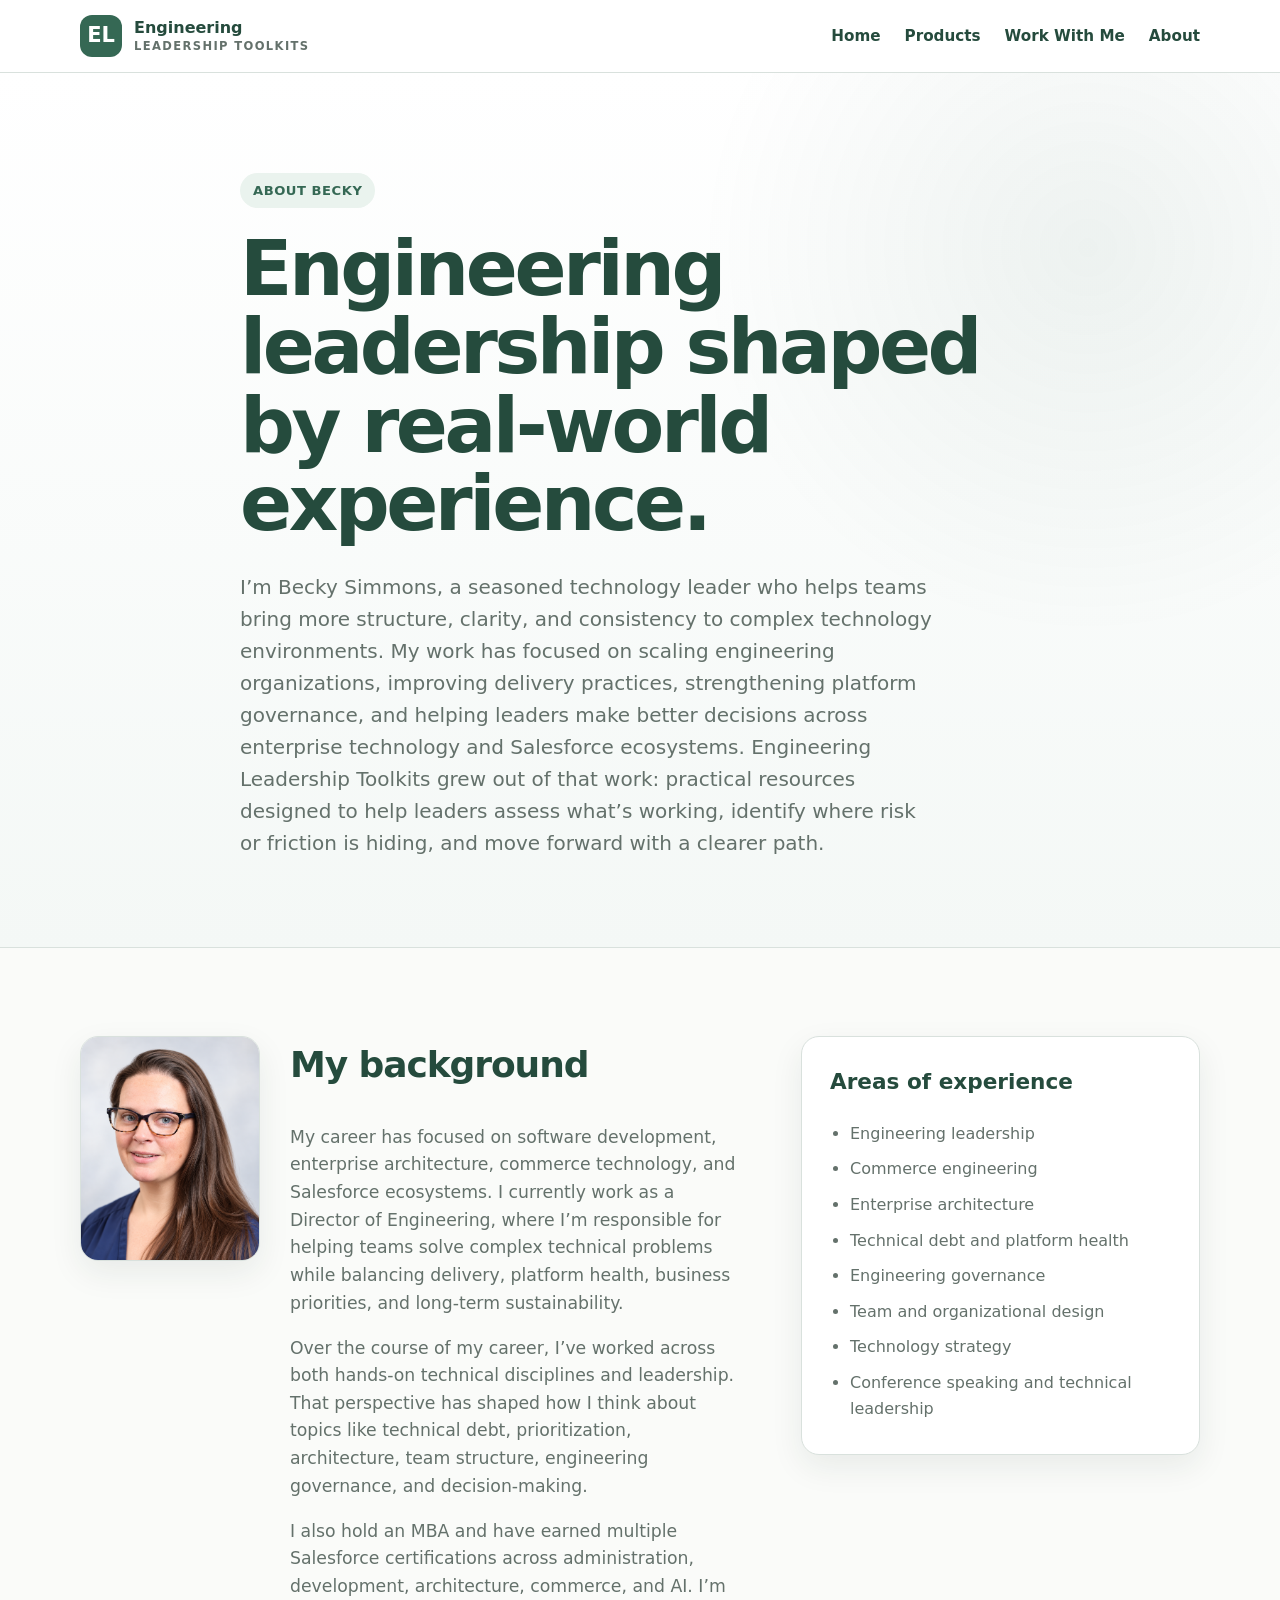
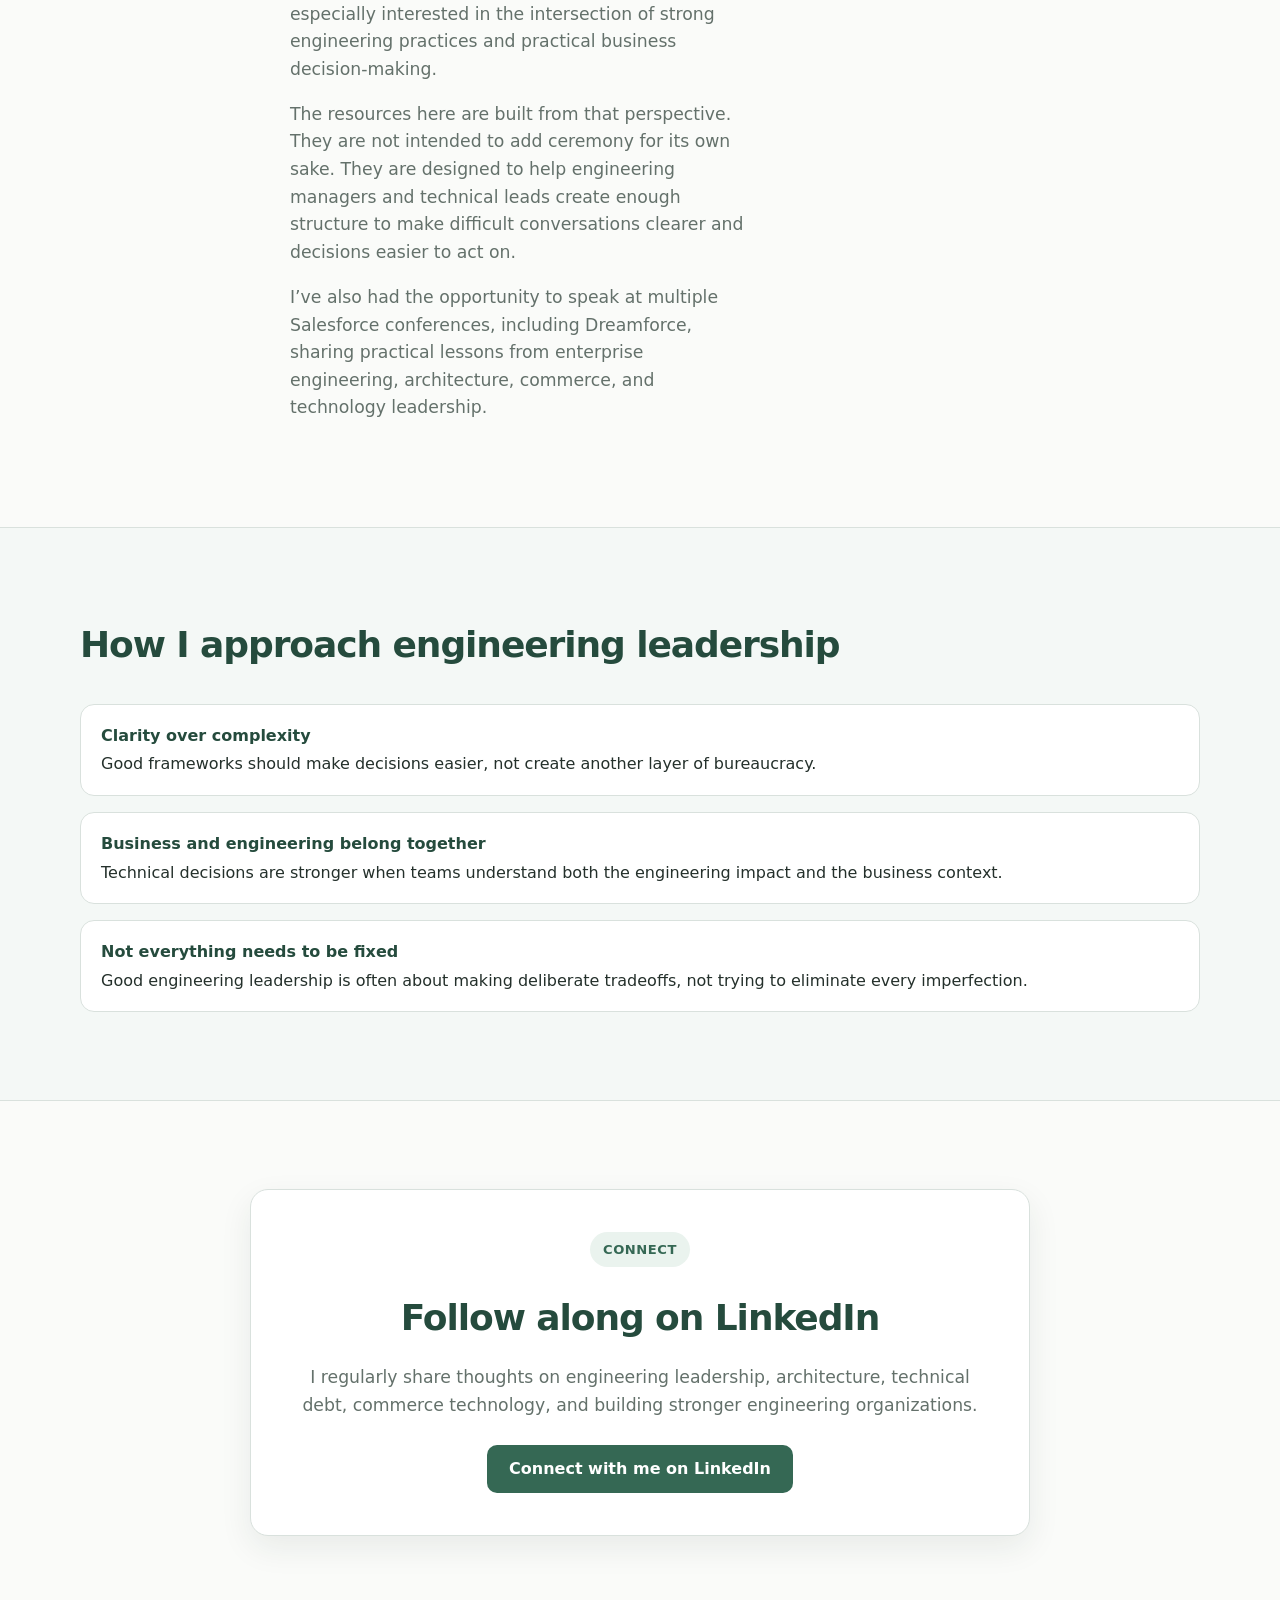
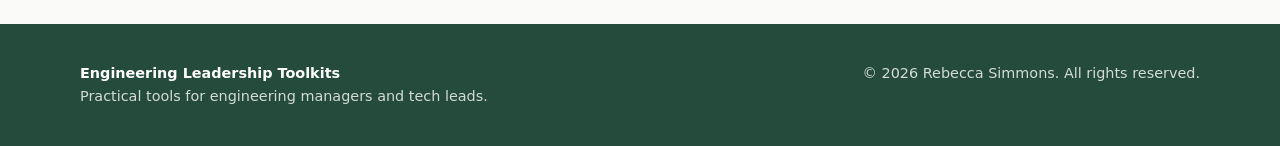
==== about.html @ 0ee67d75 "text updates" ====
<!DOCTYPE html>
<html lang="en">
<head>
  <meta charset="UTF-8" />
  <meta name="viewport" content="width=device-width, initial-scale=1.0" />
  <link rel="icon" type="image/png" sizes="32x32" href="/icon_favicon.png">
  <link rel="apple-touch-icon" href="/icon_favicon.png">
  <title>About | Engineering Leadership Toolkits</title>

  <meta
    name="description"
    content="About Becky Simmons, engineering leader and creator of Engineering Leadership Toolkits."
  />

  <link rel="icon" type="image/png" sizes="32x32" href="/favicon.png">
  <link rel="apple-touch-icon" href="/favicon.png">
  <link rel="stylesheet" href="/style.css">
</head>

<body>

  <header>
    <div class="container nav">
      <a class="brand" href="/">
        <div class="brand-icon">EL</div>
        <div class="brand-text">
          Engineering
          <span>Leadership Toolkits</span>
        </div>
      </a>

      <nav class="nav-links">
        <a href="/">Home</a>
        <a href="/#products">Products</a>
        <a href="/work-with-me.html">Work With Me</a>
        <a href="/about.html">About</a>
      </nav>
    </div>
  </header>


  <main>

    <section class="hero">
      <div class="container hero-content">
        <div class="eyebrow">About Becky</div>

        <h1>Engineering leadership shaped by real-world experience.</h1>

        <p>
          I’m Becky Simmons, a seasoned technology leader who helps teams bring more structure, clarity, and consistency to complex technology environments.

My work has focused on scaling engineering organizations, improving delivery practices, strengthening platform governance, and helping leaders make better decisions across enterprise technology and Salesforce ecosystems.

Engineering Leadership Toolkits grew out of that work: practical resources designed to help leaders assess what’s working, identify where risk or friction is hiding, and move forward with a clearer path.
        </p>
      </div>
    </section>


    <section>
      <div class="container content-grid">

        <div>
          <div class="about-intro">
            <img
              class="about-photo"
              src="/becky_simmons.png"
              alt="Becky Simmons"
            />
            <div>
              <h2>My background</h2>

          <p>
            My career has focused on software development, enterprise
            architecture, commerce technology, and Salesforce ecosystems.
            I currently work as a Director of Engineering, where I’m responsible
            for helping teams solve complex technical problems while balancing
            delivery, platform health, business priorities, and long-term
            sustainability.
          </p>

          <p>
            Over the course of my career, I’ve worked across both hands-on
            technical disciplines and leadership. That perspective
            has shaped how I think about topics like technical debt,
            prioritization, architecture, team structure, engineering
            governance, and decision-making.
          </p>

          <p>
            I also hold an MBA and have earned multiple Salesforce
            certifications across administration, development, architecture,
            commerce, and AI. I’m especially interested in the intersection of
            strong engineering practices and practical business decision-making.
          </p>

          <p>
            The resources here are built from that perspective. They are not
            intended to add ceremony for its own sake. They are designed to
            help engineering managers and technical leads create enough
            structure to make difficult conversations clearer and decisions
            easier to act on.
          </p>

              <p>
                I’ve also had the opportunity to speak at multiple Salesforce
                conferences, including Dreamforce, sharing practical lessons from
                enterprise engineering, architecture, commerce, and technology
                leadership.
              </p>
            </div>
          </div>
        </div>


        <aside class="sidebar-card">
          <h3>Areas of experience</h3>

          <ul>
            <li>Engineering leadership</li>
            <li>Commerce engineering</li>
            <li>Enterprise architecture</li>
            <li>Technical debt and platform health</li>
            <li>Engineering governance</li>
            <li>Team and organizational design</li>
            <li>Technology strategy</li>
            <li>Conference speaking and technical leadership</li>
          </ul>
        </aside>

      </div>
    </section>


    <section class="principles-section">
      <div class="container">

        <h2>How I approach engineering leadership</h2>

        <div class="principles">

          <div class="principle">
            <strong>Clarity over complexity</strong>
            Good frameworks should make decisions easier, not create another
            layer of bureaucracy.
          </div>

          <div class="principle">
            <strong>Business and engineering belong together</strong>
            Technical decisions are stronger when teams understand both the
            engineering impact and the business context.
          </div>

          <div class="principle">
            <strong>Not everything needs to be fixed</strong>
            Good engineering leadership is often about making deliberate
            tradeoffs, not trying to eliminate every imperfection.
          </div>

        </div>
      </div>
    </section>


    <section>
      <div class="container">

        <div class="linkedin-card">
          <div class="eyebrow">Connect</div>

          <h2>Follow along on LinkedIn</h2>

          <p>
            I regularly share thoughts on engineering leadership, architecture,
            technical debt, commerce technology, and building stronger
            engineering organizations.
          </p>

          <!-- REPLACE WITH YOUR LINKEDIN PROFILE URL -->
          <a
            class="button"
            href="https://www.linkedin.com/in/beckygranato/"
            target="_blank"
            rel="noopener"
          >
            Connect with me on LinkedIn
          </a>
        </div>

      </div>
    </section>

  </main>


  <footer>
    <div class="container footer-content">
      <div>
        <span class="footer-title">Engineering Leadership Toolkits</span><br />
        Practical tools for engineering managers and tech leads.
      </div>

      <div>
        &copy; 2026 Rebecca Simmons. All rights reserved.
      </div>
    </div>
  </footer>

</body>
</html>
---- style.css ----
:root {
      --green: #356854;
      --green-dark: #254b3d;
      --green-light: #eaf3ee;
      --green-soft: #f4f8f6;
      --text: #24302b;
      --muted: #64716b;
      --border: #d9e1dd;
      --white: #ffffff;
      --background: #fafbf9;
      --shadow: 0 12px 32px rgba(28, 55, 44, 0.08);
      --radius: 18px;
    }

    * {
      box-sizing: border-box;
    }

    html {
      scroll-behavior: smooth;
    }

    body {
      margin: 0;
      font-family:
        Inter,
        ui-sans-serif,
        system-ui,
        -apple-system,
        BlinkMacSystemFont,
        "Segoe UI",
        sans-serif;
      background: var(--background);
      color: var(--text);
      line-height: 1.6;
    }

    a {
      color: inherit;
    }

    .container {
      width: min(1120px, calc(100% - 40px));
      margin: 0 auto;
    }

    header {
      background: rgba(255, 255, 255, 0.96);
      border-bottom: 1px solid var(--border);
      position: sticky;
      top: 0;
      z-index: 10;
    }

    .nav {
      min-height: 72px;
      display: flex;
      align-items: center;
      justify-content: space-between;
      gap: 24px;
    }

    .brand {
      display: flex;
      align-items: center;
      gap: 12px;
      text-decoration: none;
      font-weight: 700;
      color: var(--green-dark);
    }

    .brand-icon {
      width: 42px;
      height: 42px;
      border-radius: 12px;
      display: grid;
      place-items: center;
      background: var(--green);
      color: white;
      font-size: 21px;
      font-weight: 800;
    }

    .brand-text {
      line-height: 1.15;
    }

    .brand-text span {
      display: block;
      font-size: 0.72rem;
      letter-spacing: 0.12em;
      text-transform: uppercase;
      color: var(--muted);
      margin-top: 3px;
      font-weight: 600;
    }

    .nav-links {
      display: flex;
      gap: 24px;
      align-items: center;
    }

    .nav-links a {
      text-decoration: none;
      color: var(--green-dark);
      font-weight: 600;
      font-size: 0.95rem;
    }

    .hero {
      padding: 100px 0 88px;
      background:
        radial-gradient(circle at 85% 20%, rgba(53, 104, 84, 0.08), transparent 30%),
        linear-gradient(180deg, #ffffff 0%, #f4f8f6 100%);
      border-bottom: 1px solid var(--border);
    }

    .hero-content {
      max-width: 800px;
    }

    .eyebrow {
      display: inline-block;
      color: var(--green);
      background: var(--green-light);
      border-radius: 999px;
      padding: 7px 13px;
      font-size: 0.82rem;
      font-weight: 700;
      letter-spacing: 0.04em;
      text-transform: uppercase;
      margin-bottom: 22px;
    }

    h1 {
      margin: 0;
      font-size: clamp(2.7rem, 6vw, 5rem);
      line-height: 1.02;
      letter-spacing: -0.045em;
      color: var(--green-dark);
      max-width: 900px;
    }

    .hero p {
      margin: 28px 0 0;
      max-width: 700px;
      font-size: 1.25rem;
      color: var(--muted);
    }

    .hero-actions {
      margin-top: 34px;
      display: flex;
      flex-wrap: wrap;
      gap: 14px;
    }

    .button {
      display: inline-flex;
      align-items: center;
      justify-content: center;
      min-height: 48px;
      padding: 0 22px;
      border-radius: 10px;
      text-decoration: none;
      font-weight: 700;
      transition: 0.2s ease;
    }

    .button-primary {
      background: var(--green);
      color: white;
    }

    .button-primary:hover {
      background: var(--green-dark);
      transform: translateY(-1px);
    }

    .button-secondary {
      background: white;
      color: var(--green);
      border: 1px solid var(--border);
    }

    .button-secondary:hover {
      border-color: var(--green);
      transform: translateY(-1px);
    }

    section {
      padding: 88px 0;
    }

    .section-heading {
      max-width: 700px;
      margin-bottom: 42px;
    }

    .section-heading h2 {
      margin: 0 0 12px;
      font-size: clamp(2rem, 4vw, 3rem);
      line-height: 1.1;
      letter-spacing: -0.035em;
      color: var(--green-dark);
    }

    .section-heading p {
      margin: 0;
      color: var(--muted);
      font-size: 1.08rem;
    }

    .products {
      display: grid;
      grid-template-columns: repeat(3, 1fr);
      gap: 28px;
    }

    .product-card {
      background: white;
      border: 1px solid var(--border);
      border-radius: var(--radius);
      padding: 34px;
      box-shadow: var(--shadow);
      display: flex;
      flex-direction: column;
    }

    .product-card.featured {
      border-top: 5px solid var(--green);
    }

    .product-label {
      font-size: 0.78rem;
      letter-spacing: 0.09em;
      text-transform: uppercase;
      font-weight: 800;
      color: var(--green);
      margin-bottom: 14px;
    }

    .product-card h3 {
      margin: 0;
      font-size: 1.65rem;
      line-height: 1.2;
      color: var(--green-dark);
    }

    .price {
      margin-top: 12px;
      font-size: 1.4rem;
      font-weight: 800;
      color: var(--text);
    }

    .product-card p {
      color: var(--muted);
    }

    .features {
      list-style: none;
      padding: 0;
      margin: 18px 0 30px;
    }

    .features li {
      padding: 8px 0;
      border-bottom: 1px solid #edf1ef;
    }

    .features li::before {
      content: "✓";
      color: var(--green);
      font-weight: 800;
      margin-right: 10px;
    }

    .product-card .button {
      margin-top: auto;
      align-self: flex-start;
    }

    .about {
      background: var(--green-soft);
      border-top: 1px solid var(--border);
      border-bottom: 1px solid var(--border);
    }

    .about-grid {
      display: grid;
      grid-template-columns: 0.85fr 1.15fr;
      gap: 60px;
      align-items: start;
    }

    .about h2,
    .support h2 {
      margin-top: 0;
      font-size: 2.25rem;
      letter-spacing: -0.03em;
      color: var(--green-dark);
    }

    .about p,
    .support p {
      color: var(--muted);
      font-size: 1.08rem;
    }

    .principles {
      display: grid;
      gap: 16px;
    }

    .principle {
      background: white;
      border: 1px solid var(--border);
      border-radius: 14px;
      padding: 18px 20px;
    }

    .principle strong {
      display: block;
      color: var(--green-dark);
      margin-bottom: 3px;
    }

    .work-with-me {
      background: white;
      border-top: 1px solid var(--border);
    }

    .work-with-me-card {
      background: var(--green-soft);
      border: 1px solid var(--border);
      border-radius: var(--radius);
      padding: 42px;
      box-shadow: var(--shadow);
      display: grid;
      grid-template-columns: 1.2fr auto;
      gap: 32px;
      align-items: center;
    }

    .work-with-me-card h2 {
      margin: 0 0 10px;
      font-size: clamp(2rem, 4vw, 2.8rem);
      line-height: 1.1;
      letter-spacing: -0.035em;
      color: var(--green-dark);
    }

    .work-with-me-card p {
      margin: 0;
      max-width: 720px;
      color: var(--muted);
      font-size: 1.08rem;
    }

    .work-with-me-actions {
      display: flex;
      align-items: center;
      justify-content: flex-end;
    }

    .support-card {
      max-width: 780px;
      margin: 0 auto;
      background: white;
      border: 1px solid var(--border);
      border-radius: var(--radius);
      padding: 42px;
      box-shadow: var(--shadow);
      text-align: center;
    }

    .support-email {
      display: inline-block;
      margin-top: 12px;
      color: var(--green);
      font-weight: 750;
      font-size: 1.08rem;
    }

    footer {
      background: var(--green-dark);
      color: rgba(255, 255, 255, 0.8);
      padding: 38px 0;
      font-size: 0.9rem;
    }

    .footer-content {
      display: flex;
      justify-content: space-between;
      gap: 24px;
      flex-wrap: wrap;
    }

    .footer-title {
      color: white;
      font-weight: 700;
    }

    @media (max-width: 800px) {
      .hero {
        padding: 72px 0 64px;
      }

      .products,
      .about-grid,
      .work-with-me-card {
        grid-template-columns: 1fr;
      }

      .about-grid {
        gap: 32px;
      }

      section {
        padding: 64px 0;
      }

      .nav-link {
        display: none;
      }

      .product-card,
      .work-with-me-card,
      .support-card {
        padding: 26px;
      }

      .work-with-me-actions {
        justify-content: flex-start;
      }
    }
/* =========================================================
   Shared secondary-page styles
   About + Work With Me
   ========================================================= */

/* Generic secondary-page content */
.content-grid {
  display: grid;
  grid-template-columns: 1.25fr 0.75fr;
  gap: 56px;
  align-items: start;
}

.content-grid h2,
.principles-section h2,
.fit h2,
.cta-card h2 {
  margin-top: 0;
  color: var(--green-dark);
  letter-spacing: -0.03em;
}

.content-grid h2,
.principles-section h2,
.fit h2 {
  font-size: 2.25rem;
}

.content-grid p,
.fit p,
.cta-card p,
.linkedin-card p {
  color: var(--muted);
  font-size: 1.08rem;
}

.sidebar-card {
  background: white;
  border: 1px solid var(--border);
  border-radius: var(--radius);
  padding: 28px;
  box-shadow: var(--shadow);
}

.sidebar-card h3 {
  margin: 0 0 16px;
  color: var(--green-dark);
  font-size: 1.35rem;
}

.sidebar-card ul {
  margin: 0;
  padding-left: 20px;
  color: var(--muted);
}

.sidebar-card li {
  padding: 5px 0;
}

/* About page */
.principles-section {
  background: var(--green-soft);
  border-top: 1px solid var(--border);
  border-bottom: 1px solid var(--border);
}

.linkedin-card {
  max-width: 780px;
  margin: 0 auto;
  background: white;
  border: 1px solid var(--border);
  border-radius: var(--radius);
  padding: 42px;
  box-shadow: var(--shadow);
  text-align: center;
}

.linkedin-card h2 {
  margin: 0 0 10px;
  font-size: 2.25rem;
  color: var(--green-dark);
  letter-spacing: -0.03em;
}

.linkedin-card .button {
  margin-top: 8px;
  background: var(--green);
  color: white;
}

.linkedin-card .button:hover {
  background: var(--green-dark);
  transform: translateY(-1px);
}

/* Work With Me page */
.offers {
  display: grid;
  grid-template-columns: repeat(2, 1fr);
  gap: 28px;
}

.offer-card {
  background: white;
  border: 1px solid var(--border);
  border-radius: var(--radius);
  padding: 34px;
  box-shadow: var(--shadow);
  display: flex;
  flex-direction: column;
}

.offer-card:first-child {
  border-top: 5px solid var(--green);
}

.offer-label {
  font-size: 0.78rem;
  letter-spacing: 0.09em;
  text-transform: uppercase;
  font-weight: 800;
  color: var(--green);
  margin-bottom: 14px;
}

.offer-card h3 {
  margin: 0;
  font-size: 1.7rem;
  line-height: 1.2;
  color: var(--green-dark);
}

.offer-meta {
  margin-top: 12px;
  font-size: 1rem;
  font-weight: 800;
  color: var(--text);
}

.offer-card p {
  color: var(--muted);
}

.offer-card .button {
  margin-top: auto;
  align-self: flex-start;
}

.fit {
  background: var(--green-soft);
  border-top: 1px solid var(--border);
  border-bottom: 1px solid var(--border);
}

.fit-grid {
  display: grid;
  grid-template-columns: 0.9fr 1.1fr;
  gap: 56px;
  align-items: start;
}

.cta-card {
  max-width: 820px;
  margin: 0 auto;
  background: white;
  border: 1px solid var(--border);
  border-radius: var(--radius);
  padding: 44px;
  box-shadow: var(--shadow);
  text-align: center;
}

.cta-card h2 {
  margin-bottom: 12px;
  font-size: 2.2rem;
}

.cta-card p {
  margin: 0 auto 24px;
  max-width: 650px;
}

/* Slightly wider hero copy on secondary pages */
main .hero .container:not(.hero-content) {
  max-width: 1120px;
}

main .hero .container:not(.hero-content) > p {
  max-width: 760px;
}

/* Responsive secondary-page behavior */
@media (max-width: 800px) {
  .content-grid,
  .offers,
  .fit-grid {
    grid-template-columns: 1fr;
  }

  .content-grid,
  .fit-grid {
    gap: 32px;
  }

  .offer-card,
  .sidebar-card,
  .linkedin-card,
  .cta-card {
    padding: 26px;
  }
}

@media (max-width: 620px) {
  .nav {
    align-items: flex-start;
    padding: 14px 0;
  }

  .nav-links {
    gap: 12px;
    flex-wrap: wrap;
    justify-content: flex-end;
  }

  .nav-links a {
    font-size: 0.86rem;
  }

  .brand {
    flex-shrink: 0;
  }
}


/* About portrait */
.about-intro {
  display: grid;
  grid-template-columns: 180px 1fr;
  gap: 30px;
  align-items: start;
}

.about-photo {
  width: 180px;
  aspect-ratio: 4 / 5;
  object-fit: cover;
  border-radius: var(--radius);
  border: 1px solid var(--border);
  box-shadow: var(--shadow);
}

/* Three Work With Me offerings */
.offers {
  grid-template-columns: repeat(3, 1fr);
}

@media (max-width: 950px) {
  .offers {
    grid-template-columns: 1fr;
  }
}

@media (max-width: 620px) {
  .about-intro {
    grid-template-columns: 1fr;
  }

  .about-photo {
    width: min(220px, 70vw);
  }
}
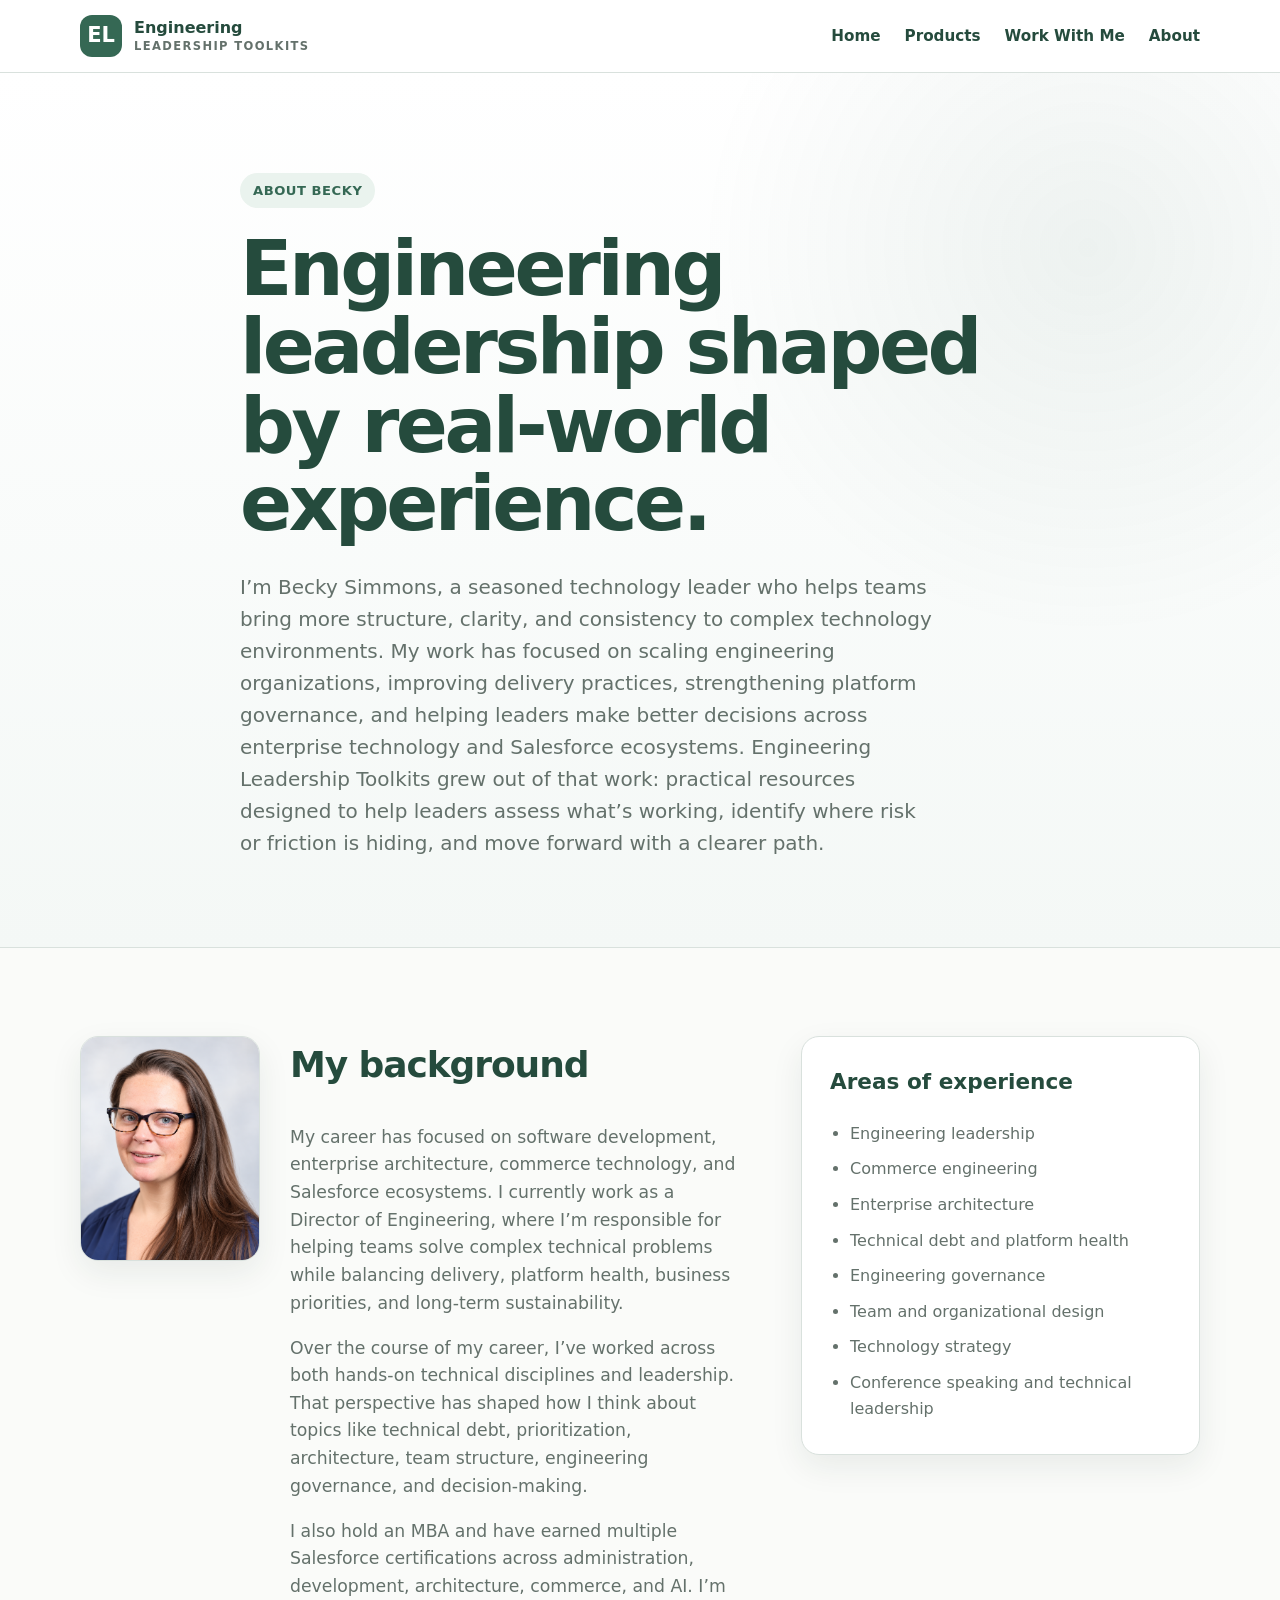
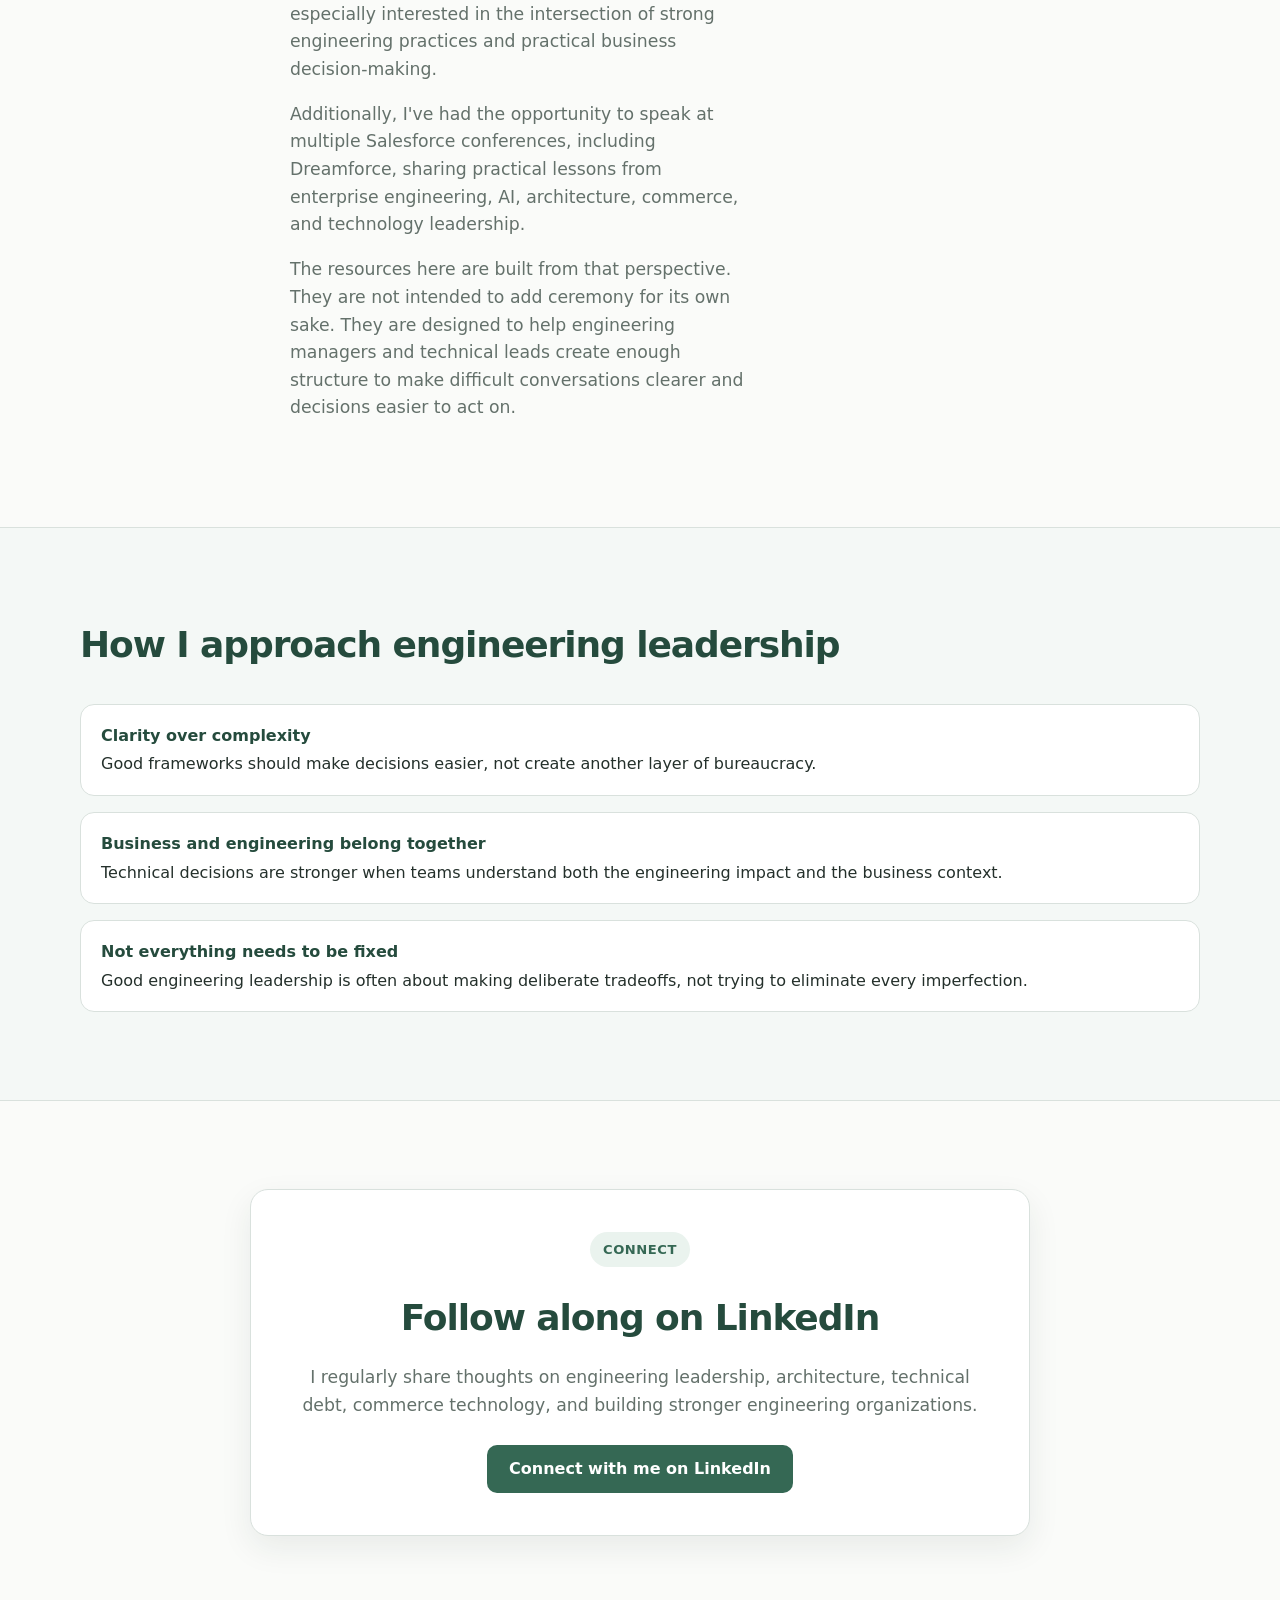
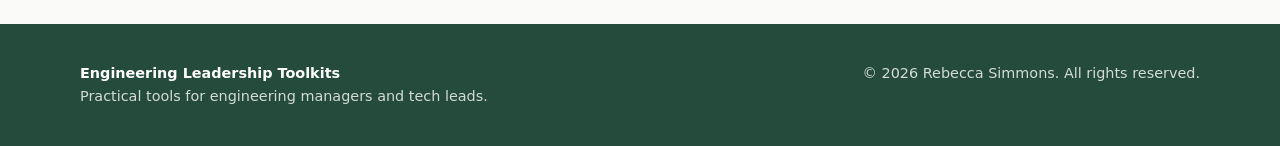
==== commit 3065462c: "text update" ====
--- a/about.html
+++ b/about.html
@@ -94,7 +94,12 @@
             commerce, and AI. I’m especially interested in the intersection of
             strong engineering practices and practical business decision-making.
           </p>
-
+          <p>
+            Additionally, I've had the opportunity to speak at multiple Salesforce
+            conferences, including Dreamforce, sharing practical lessons from
+            enterprise engineering, AI, architecture, commerce, and technology
+            leadership.
+          </p>
           <p>
             The resources here are built from that perspective. They are not
             intended to add ceremony for its own sake. They are designed to
@@ -103,12 +108,7 @@
             easier to act on.
           </p>
 
-              <p>
-                I’ve also had the opportunity to speak at multiple Salesforce
-                conferences, including Dreamforce, sharing practical lessons from
-                enterprise engineering, architecture, commerce, and technology
-                leadership.
-              </p>
+              
             </div>
           </div>
         </div>
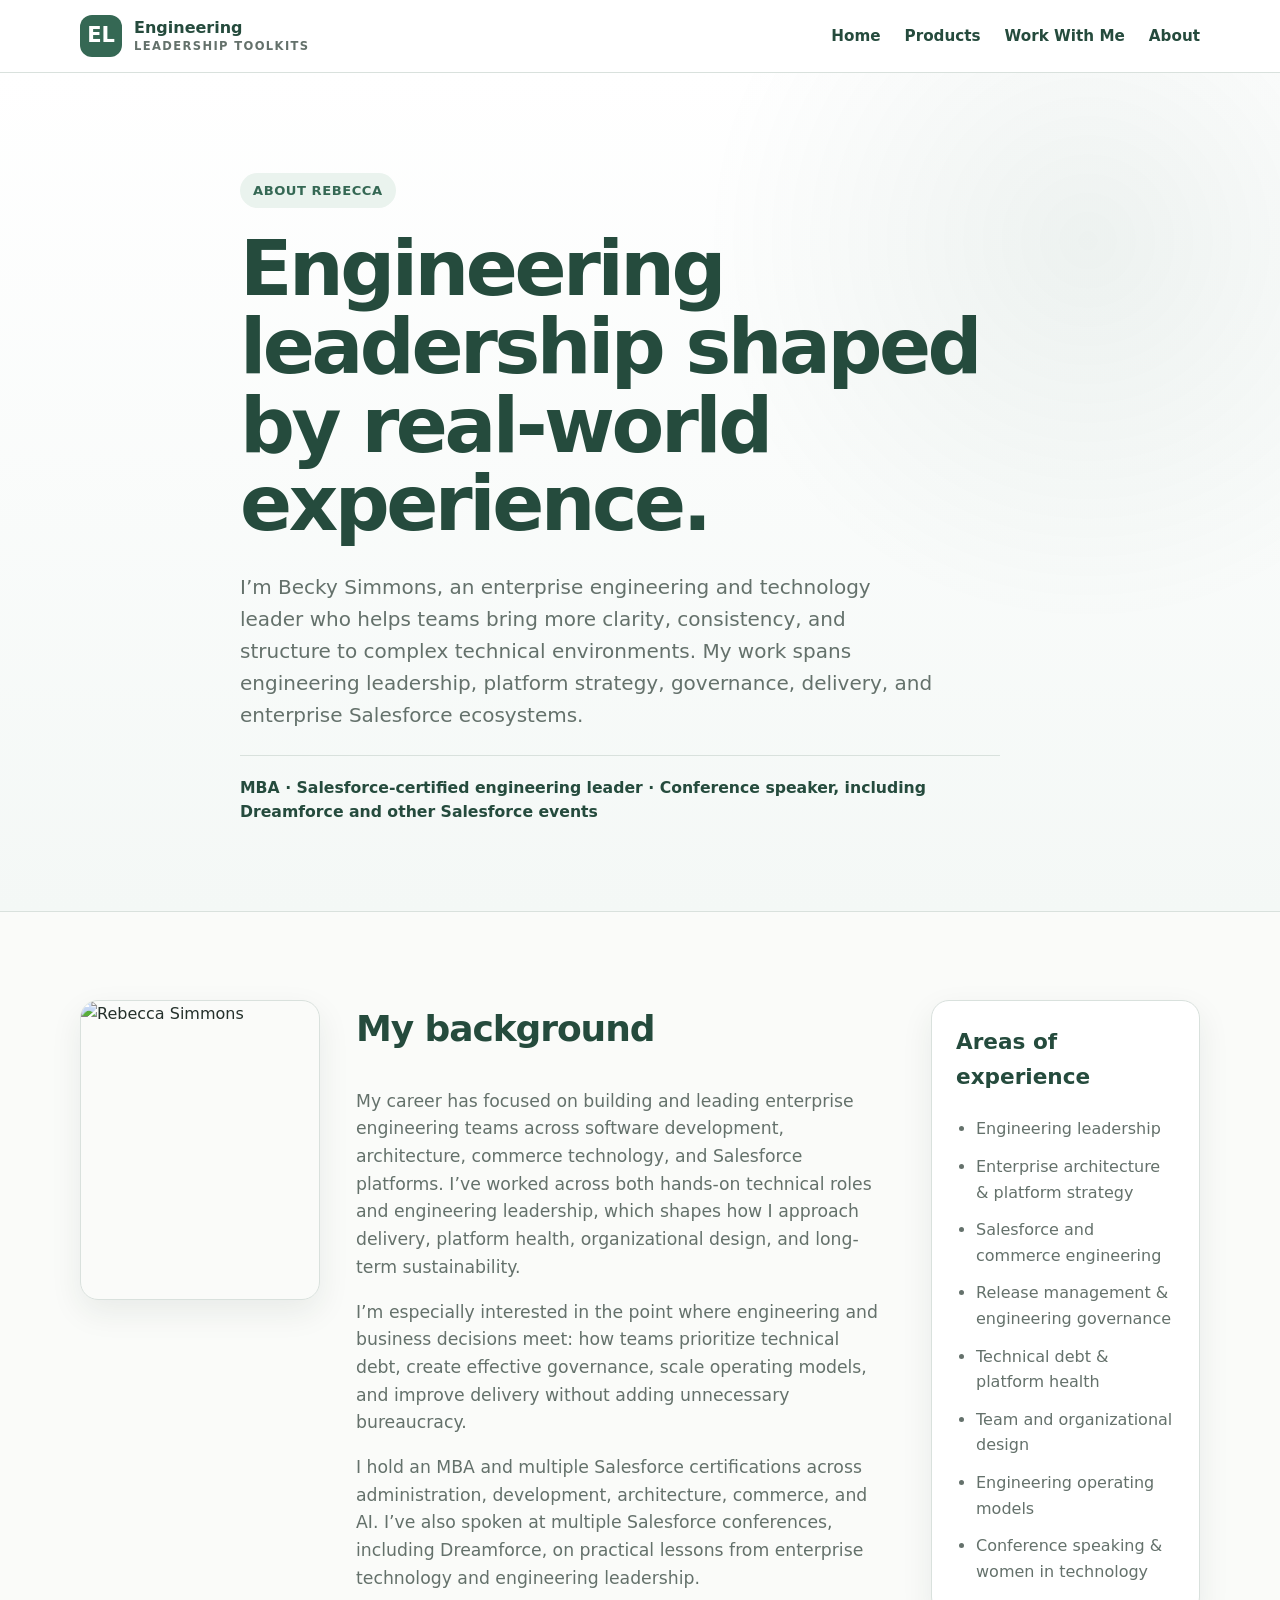
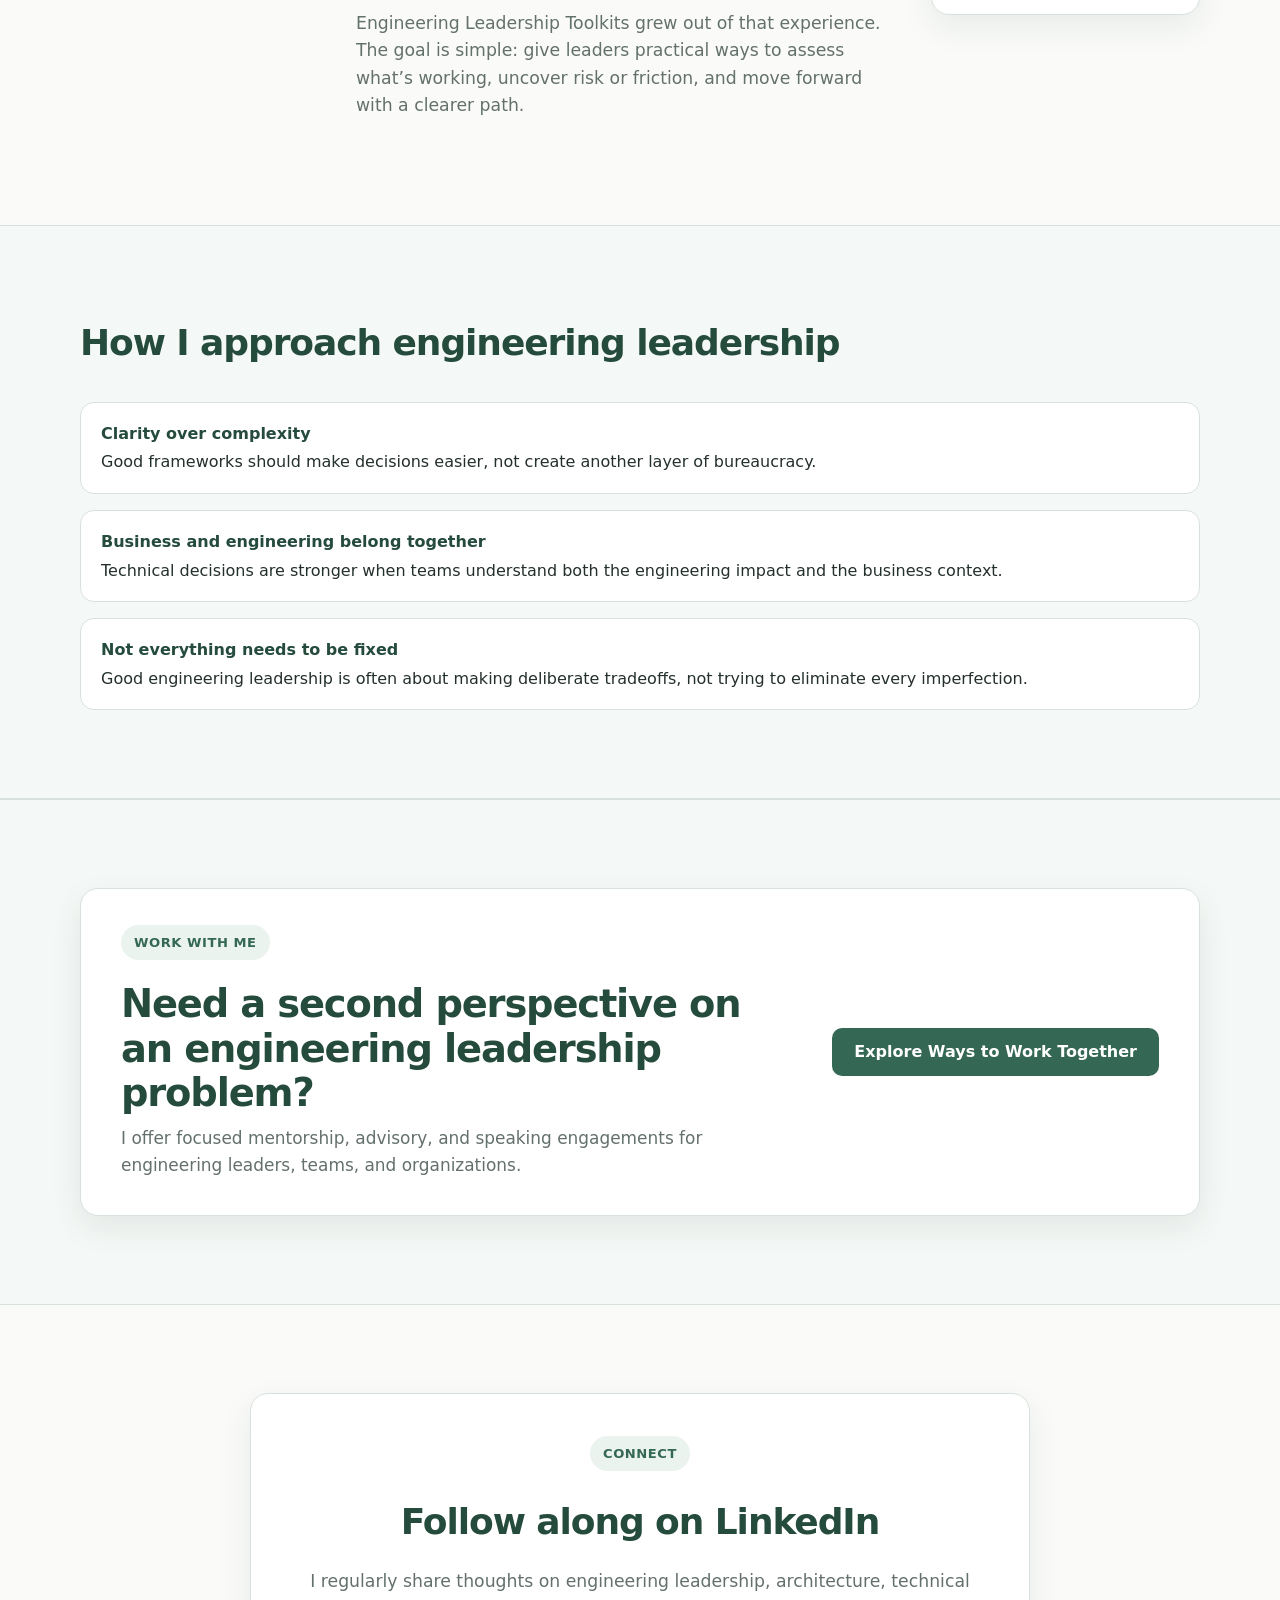
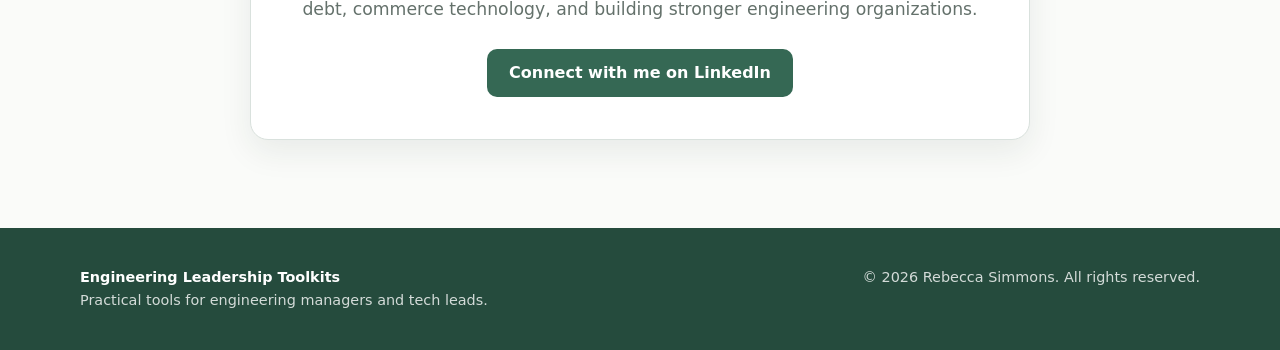
==== commit a4a05ebe: "text tweaks again" ====
--- a/about.html
+++ b/about.html
@@ -9,11 +9,9 @@
 
   <meta
     name="description"
-    content="About Becky Simmons, engineering leader and creator of Engineering Leadership Toolkits."
+    content="About Rebecca Simmons, engineering leader and creator of Engineering Leadership Toolkits."
   />
 
-  <link rel="icon" type="image/png" sizes="32x32" href="/favicon.png">
-  <link rel="apple-touch-icon" href="/favicon.png">
   <link rel="stylesheet" href="/style.css">
 </head>
 
@@ -43,17 +41,21 @@
 
     <section class="hero">
       <div class="container hero-content">
-        <div class="eyebrow">About Becky</div>
+        <div class="eyebrow">About Rebecca</div>
 
         <h1>Engineering leadership shaped by real-world experience.</h1>
 
         <p>
-          I’m Becky Simmons, a seasoned technology leader who helps teams bring more structure, clarity, and consistency to complex technology environments.
-
-My work has focused on scaling engineering organizations, improving delivery practices, strengthening platform governance, and helping leaders make better decisions across enterprise technology and Salesforce ecosystems.
-
-Engineering Leadership Toolkits grew out of that work: practical resources designed to help leaders assess what’s working, identify where risk or friction is hiding, and move forward with a clearer path.
+          I’m Becky Simmons, an enterprise engineering and technology leader who
+          helps teams bring more clarity, consistency, and structure to complex
+          technical environments. My work spans engineering leadership, platform
+          strategy, governance, delivery, and enterprise Salesforce ecosystems.
         </p>
+
+        <div class="credibility-line">
+          MBA · Salesforce-certified engineering leader · Conference speaker,
+          including Dreamforce and other Salesforce events
+        </div>
       </div>
     </section>
 
@@ -65,50 +67,39 @@
           <div class="about-intro">
             <img
               class="about-photo"
-              src="/becky_simmons.png"
-              alt="Becky Simmons"
+              src="/rebecca-simmons.jpg"
+              alt="Rebecca Simmons"
             />
             <div>
               <h2>My background</h2>
 
-          <p>
-            My career has focused on software development, enterprise
-            architecture, commerce technology, and Salesforce ecosystems.
-            I currently work as a Director of Engineering, where I’m responsible
-            for helping teams solve complex technical problems while balancing
-            delivery, platform health, business priorities, and long-term
-            sustainability.
-          </p>
-
-          <p>
-            Over the course of my career, I’ve worked across both hands-on
-            technical disciplines and leadership. That perspective
-            has shaped how I think about topics like technical debt,
-            prioritization, architecture, team structure, engineering
-            governance, and decision-making.
-          </p>
-
-          <p>
-            I also hold an MBA and have earned multiple Salesforce
-            certifications across administration, development, architecture,
-            commerce, and AI. I’m especially interested in the intersection of
-            strong engineering practices and practical business decision-making.
-          </p>
-          <p>
-            Additionally, I've had the opportunity to speak at multiple Salesforce
-            conferences, including Dreamforce, sharing practical lessons from
-            enterprise engineering, AI, architecture, commerce, and technology
-            leadership.
-          </p>
-          <p>
-            The resources here are built from that perspective. They are not
-            intended to add ceremony for its own sake. They are designed to
-            help engineering managers and technical leads create enough
-            structure to make difficult conversations clearer and decisions
-            easier to act on.
-          </p>
-
-              
+              <p>
+                My career has focused on building and leading enterprise engineering
+                teams across software development, architecture, commerce technology,
+                and Salesforce platforms. I’ve worked across both hands-on technical
+                roles and engineering leadership, which shapes how I approach delivery,
+                platform health, organizational design, and long-term sustainability.
+              </p>
+
+              <p>
+                I’m especially interested in the point where engineering and business
+                decisions meet: how teams prioritize technical debt, create effective
+                governance, scale operating models, and improve delivery without adding
+                unnecessary bureaucracy.
+              </p>
+
+              <p>
+                I hold an MBA and multiple Salesforce certifications across
+                administration, development, architecture, commerce, and AI. I’ve also
+                spoken at multiple Salesforce conferences, including Dreamforce, on
+                practical lessons from enterprise technology and engineering leadership.
+              </p>
+
+              <p>
+                Engineering Leadership Toolkits grew out of that experience. The goal is
+                simple: give leaders practical ways to assess what’s working, uncover
+                risk or friction, and move forward with a clearer path.
+              </p>
             </div>
           </div>
         </div>
@@ -119,13 +110,13 @@
 
           <ul>
             <li>Engineering leadership</li>
-            <li>Commerce engineering</li>
-            <li>Enterprise architecture</li>
-            <li>Technical debt and platform health</li>
-            <li>Engineering governance</li>
+            <li>Enterprise architecture & platform strategy</li>
+            <li>Salesforce and commerce engineering</li>
+            <li>Release management & engineering governance</li>
+            <li>Technical debt & platform health</li>
             <li>Team and organizational design</li>
-            <li>Technology strategy</li>
-            <li>Conference speaking and technical leadership</li>
+            <li>Engineering operating models</li>
+            <li>Conference speaking & women in technology</li>
           </ul>
         </aside>
 
@@ -158,6 +149,25 @@
             tradeoffs, not trying to eliminate every imperfection.
           </div>
 
+        </div>
+      </div>
+    </section>
+
+
+    <section class="about-work">
+      <div class="container">
+        <div class="about-work-card">
+          <div>
+            <div class="eyebrow">Work With Me</div>
+            <h2>Need a second perspective on an engineering leadership problem?</h2>
+            <p>
+              I offer focused mentorship, advisory, and speaking engagements for
+              engineering leaders, teams, and organizations.
+            </p>
+          </div>
+          <a class="button button-primary" href="/work-with-me.html">
+            Explore Ways to Work Together
+          </a>
         </div>
       </div>
     </section>
--- a/style.css
+++ b/style.css
@@ -708,3 +708,101 @@
     width: min(220px, 70vw);
   }
 }
+
+
+/* Refined About page */
+.credibility-line {
+  margin-top: 24px;
+  padding-top: 20px;
+  border-top: 1px solid var(--border);
+  max-width: 760px;
+  color: var(--green-dark);
+  font-size: 0.98rem;
+  font-weight: 700;
+  line-height: 1.5;
+}
+
+.content-grid {
+  grid-template-columns: minmax(0, 1.65fr) minmax(240px, 0.55fr);
+  gap: 44px;
+}
+
+.about-intro {
+  grid-template-columns: 240px minmax(0, 1fr);
+  gap: 36px;
+}
+
+.about-photo {
+  width: 240px;
+  aspect-ratio: 4 / 5;
+}
+
+.sidebar-card {
+  padding: 24px;
+}
+
+.sidebar-card li {
+  padding: 6px 0;
+}
+
+.about-work {
+  background: var(--green-soft);
+  border-top: 1px solid var(--border);
+  border-bottom: 1px solid var(--border);
+}
+
+.about-work-card {
+  display: grid;
+  grid-template-columns: 1fr auto;
+  gap: 32px;
+  align-items: center;
+  background: white;
+  border: 1px solid var(--border);
+  border-radius: var(--radius);
+  padding: 36px 40px;
+  box-shadow: var(--shadow);
+}
+
+.about-work-card h2 {
+  margin: 0 0 10px;
+  color: var(--green-dark);
+  font-size: clamp(1.8rem, 3.5vw, 2.4rem);
+  line-height: 1.15;
+  letter-spacing: -0.03em;
+}
+
+.about-work-card p {
+  margin: 0;
+  color: var(--muted);
+  font-size: 1.06rem;
+  max-width: 680px;
+}
+
+@media (max-width: 950px) {
+  .content-grid {
+    grid-template-columns: 1fr;
+  }
+
+  .sidebar-card {
+    max-width: 680px;
+  }
+}
+
+@media (max-width: 720px) {
+  .about-intro {
+    grid-template-columns: 1fr;
+  }
+
+  .about-photo {
+    width: min(240px, 72vw);
+  }
+
+  .about-work-card {
+    grid-template-columns: 1fr;
+    padding: 28px;
+  }
+
+  .about-work-card .button {
+    justify-self: start;
+  }
+}
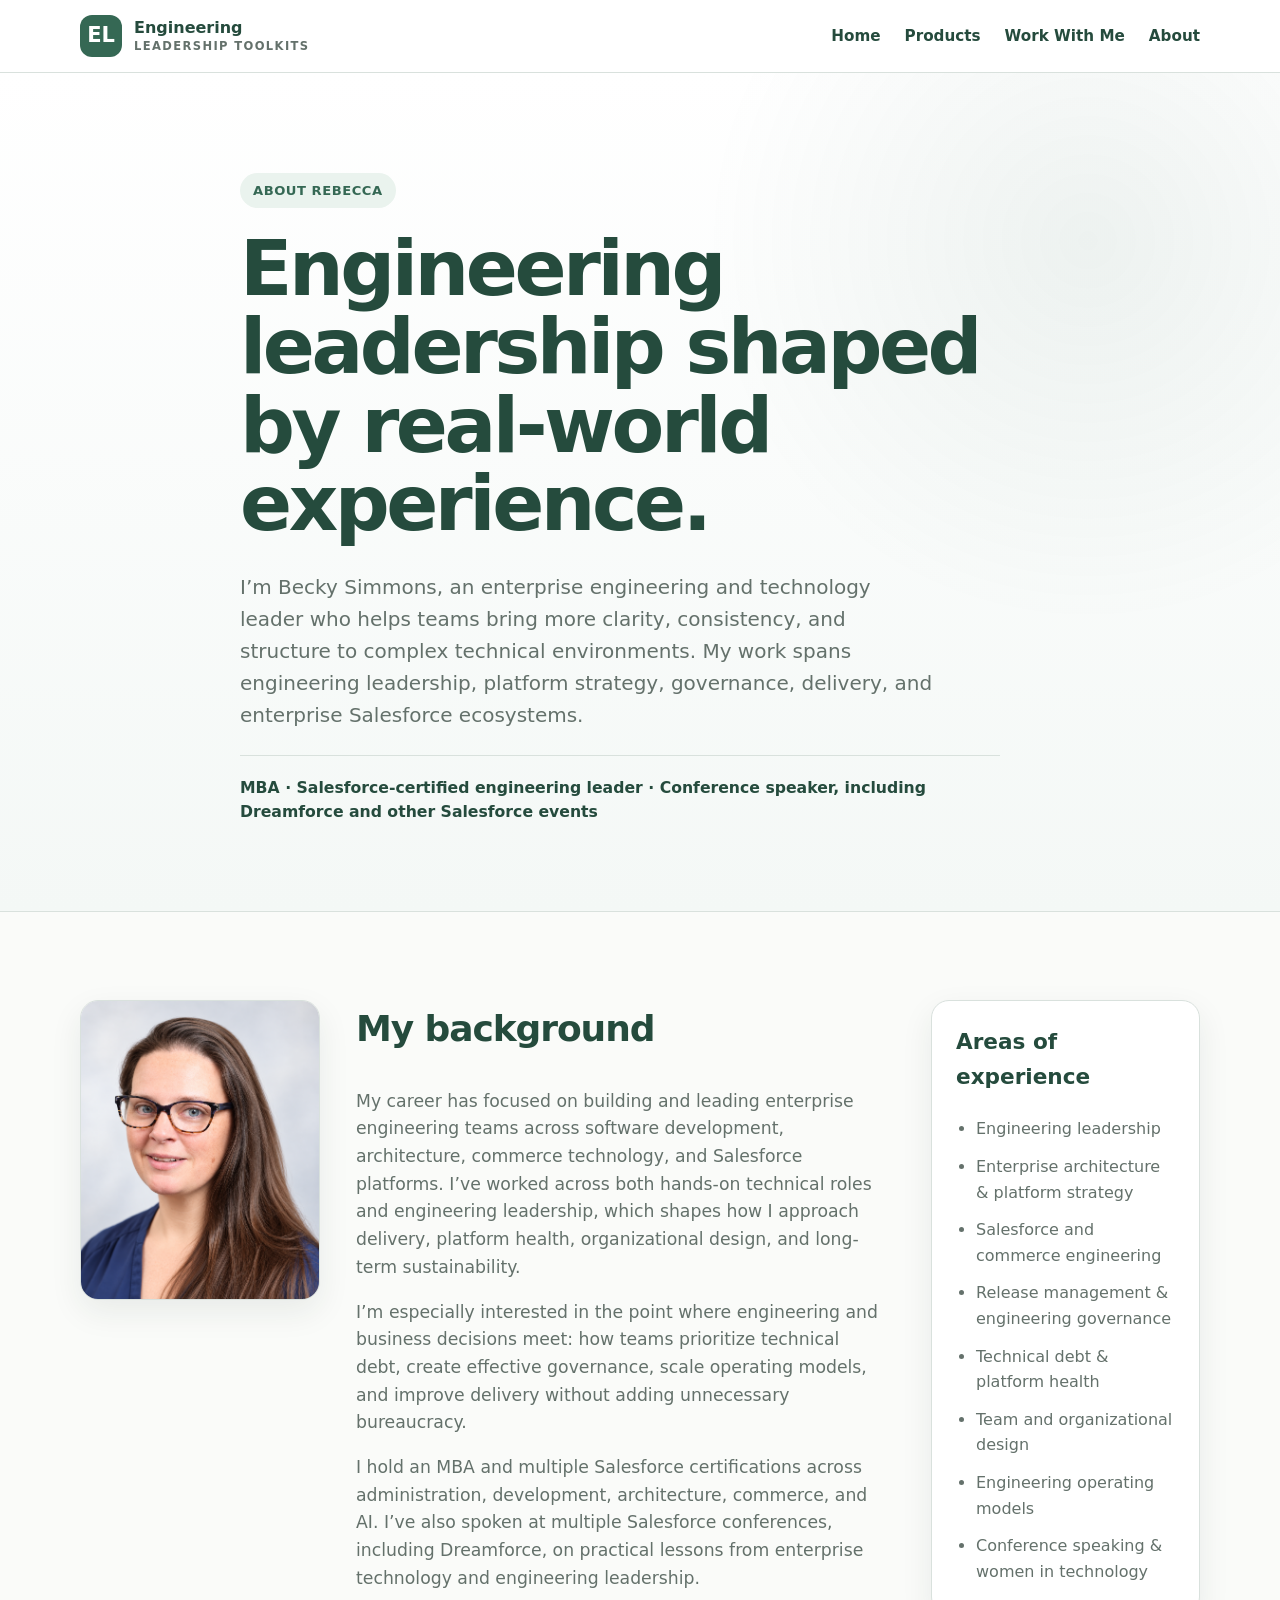
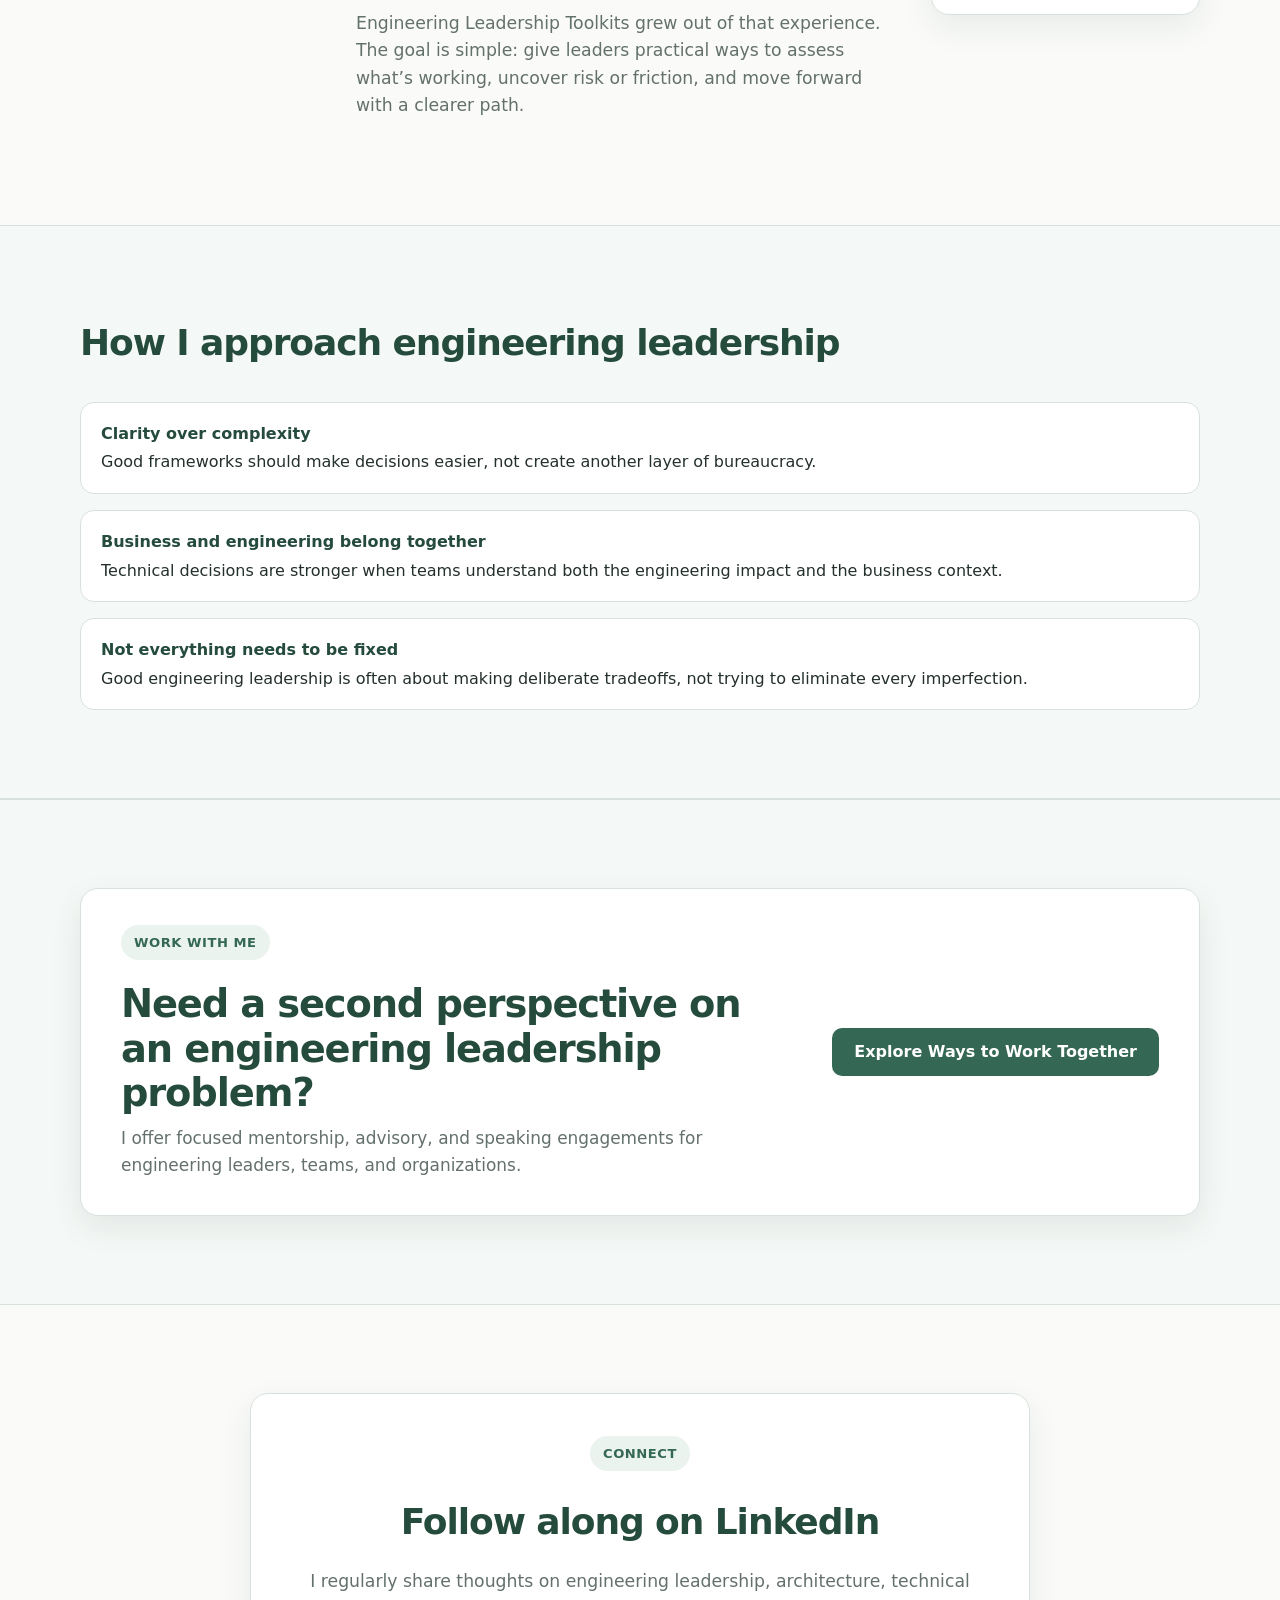
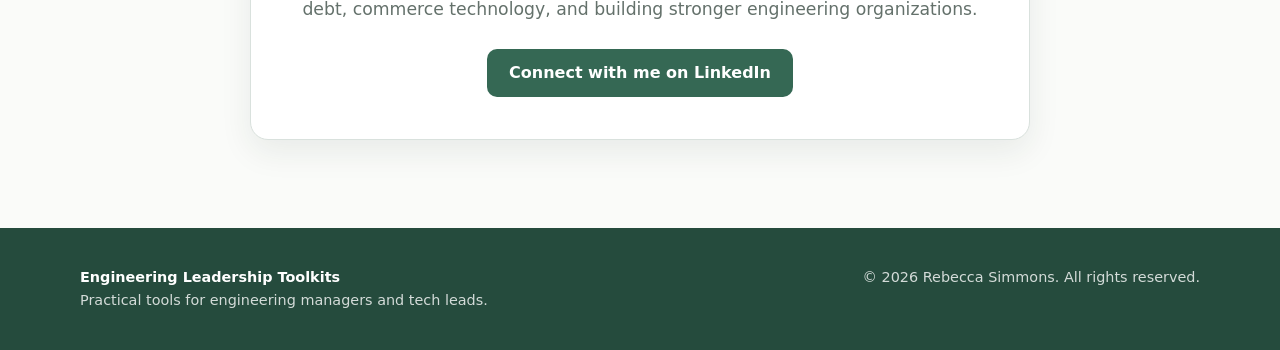
==== commit fe351268: "updating pic" ====
--- a/about.html
+++ b/about.html
@@ -67,7 +67,7 @@
           <div class="about-intro">
             <img
               class="about-photo"
-              src="/rebecca-simmons.jpg"
+              src="/becky_simmons.png"
               alt="Rebecca Simmons"
             />
             <div>
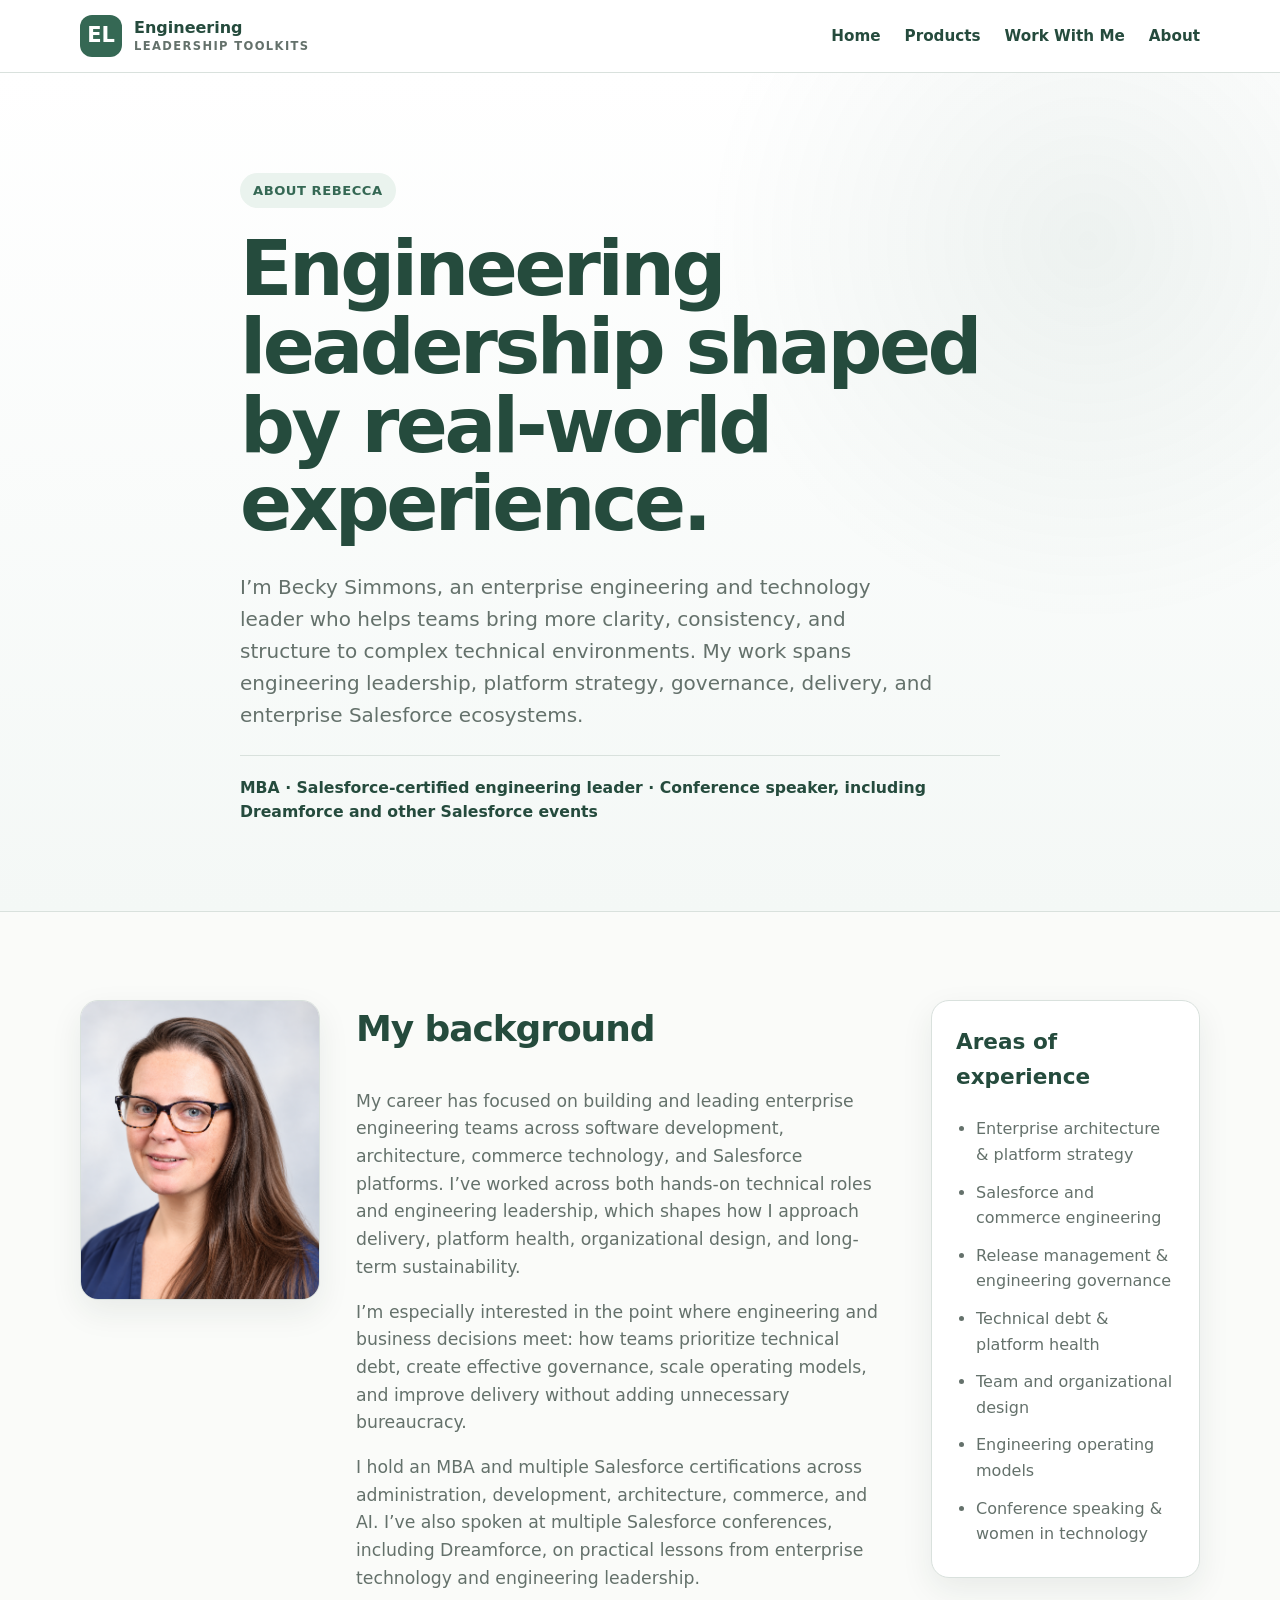
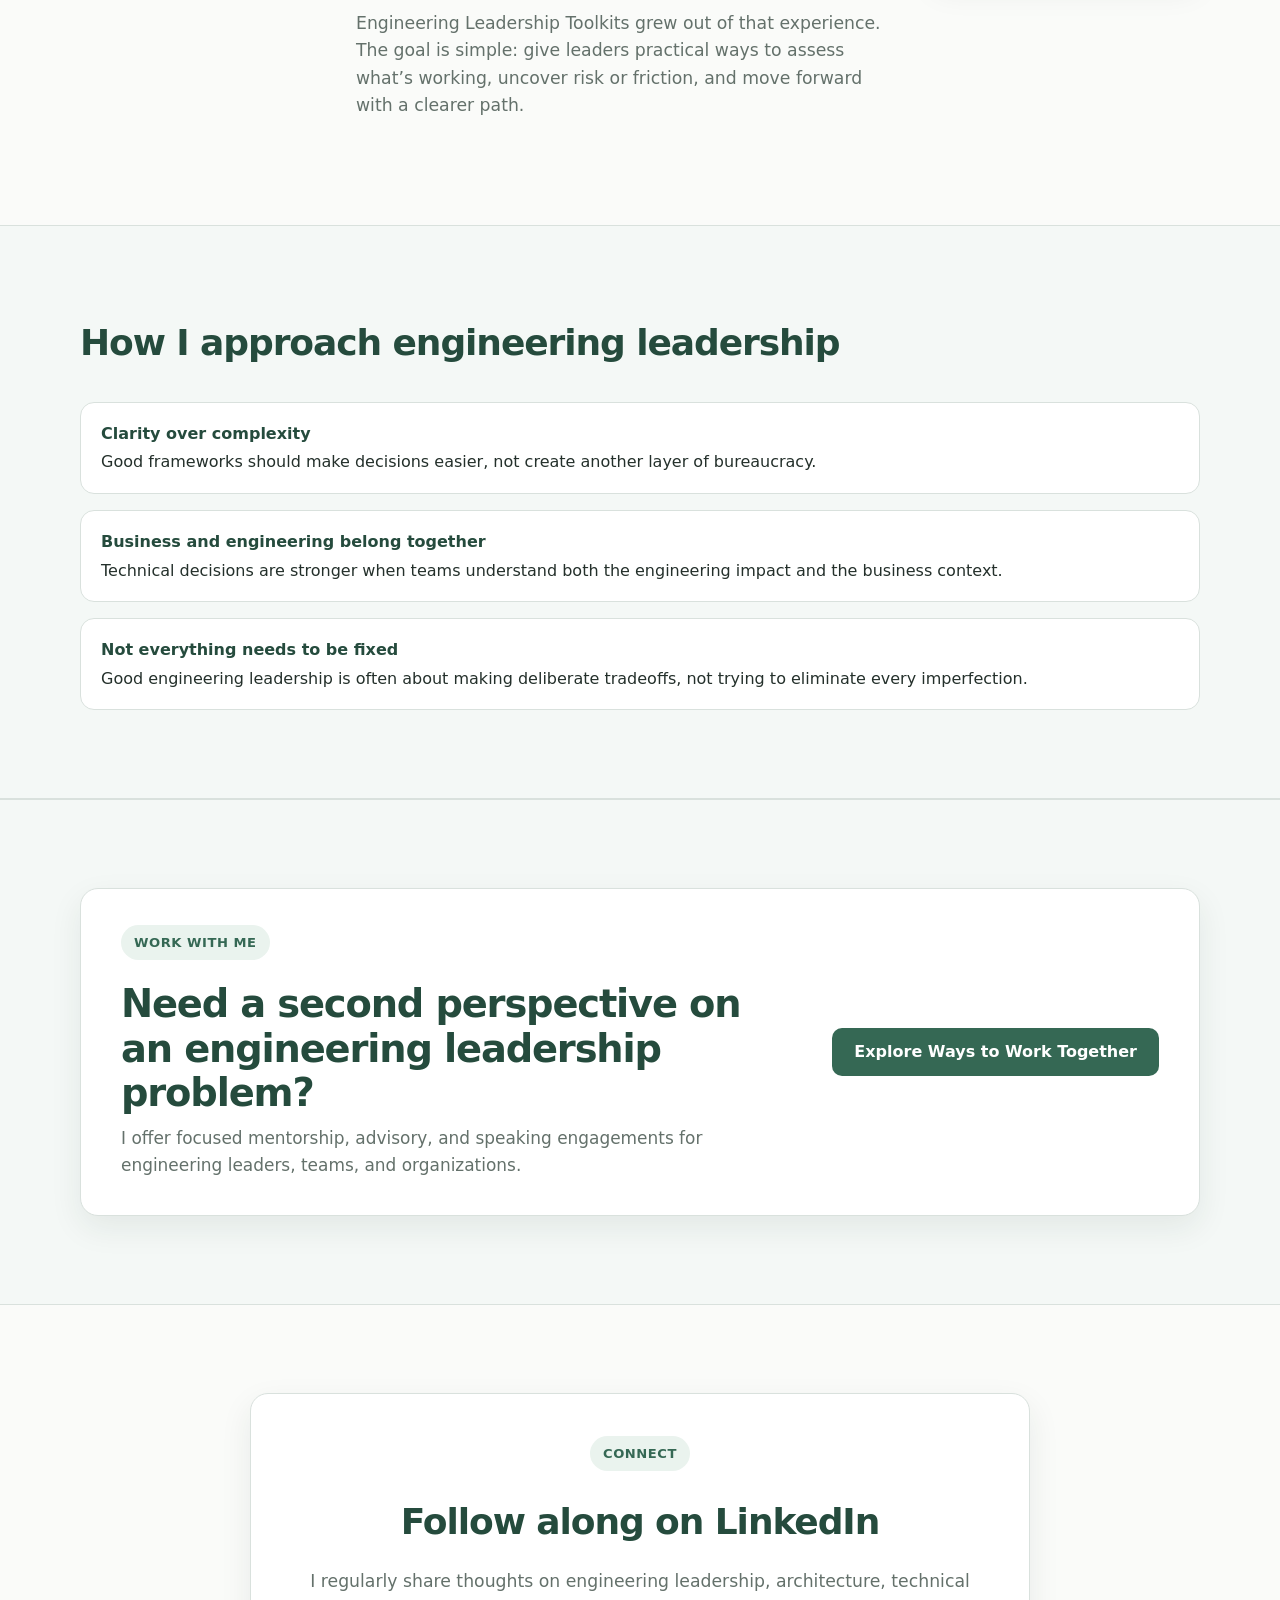
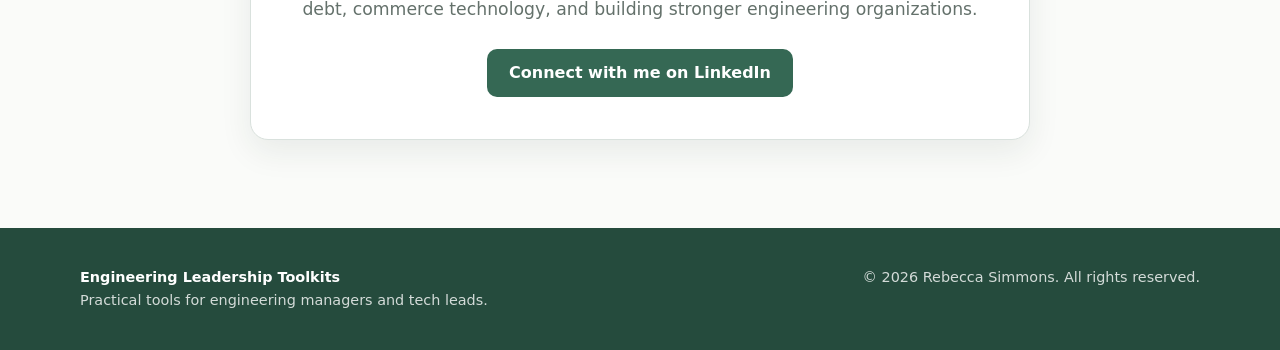
==== commit 64e4863c: "removing text" ====
--- a/about.html
+++ b/about.html
@@ -109,7 +109,6 @@
           <h3>Areas of experience</h3>
 
           <ul>
-            <li>Engineering leadership</li>
             <li>Enterprise architecture & platform strategy</li>
             <li>Salesforce and commerce engineering</li>
             <li>Release management & engineering governance</li>
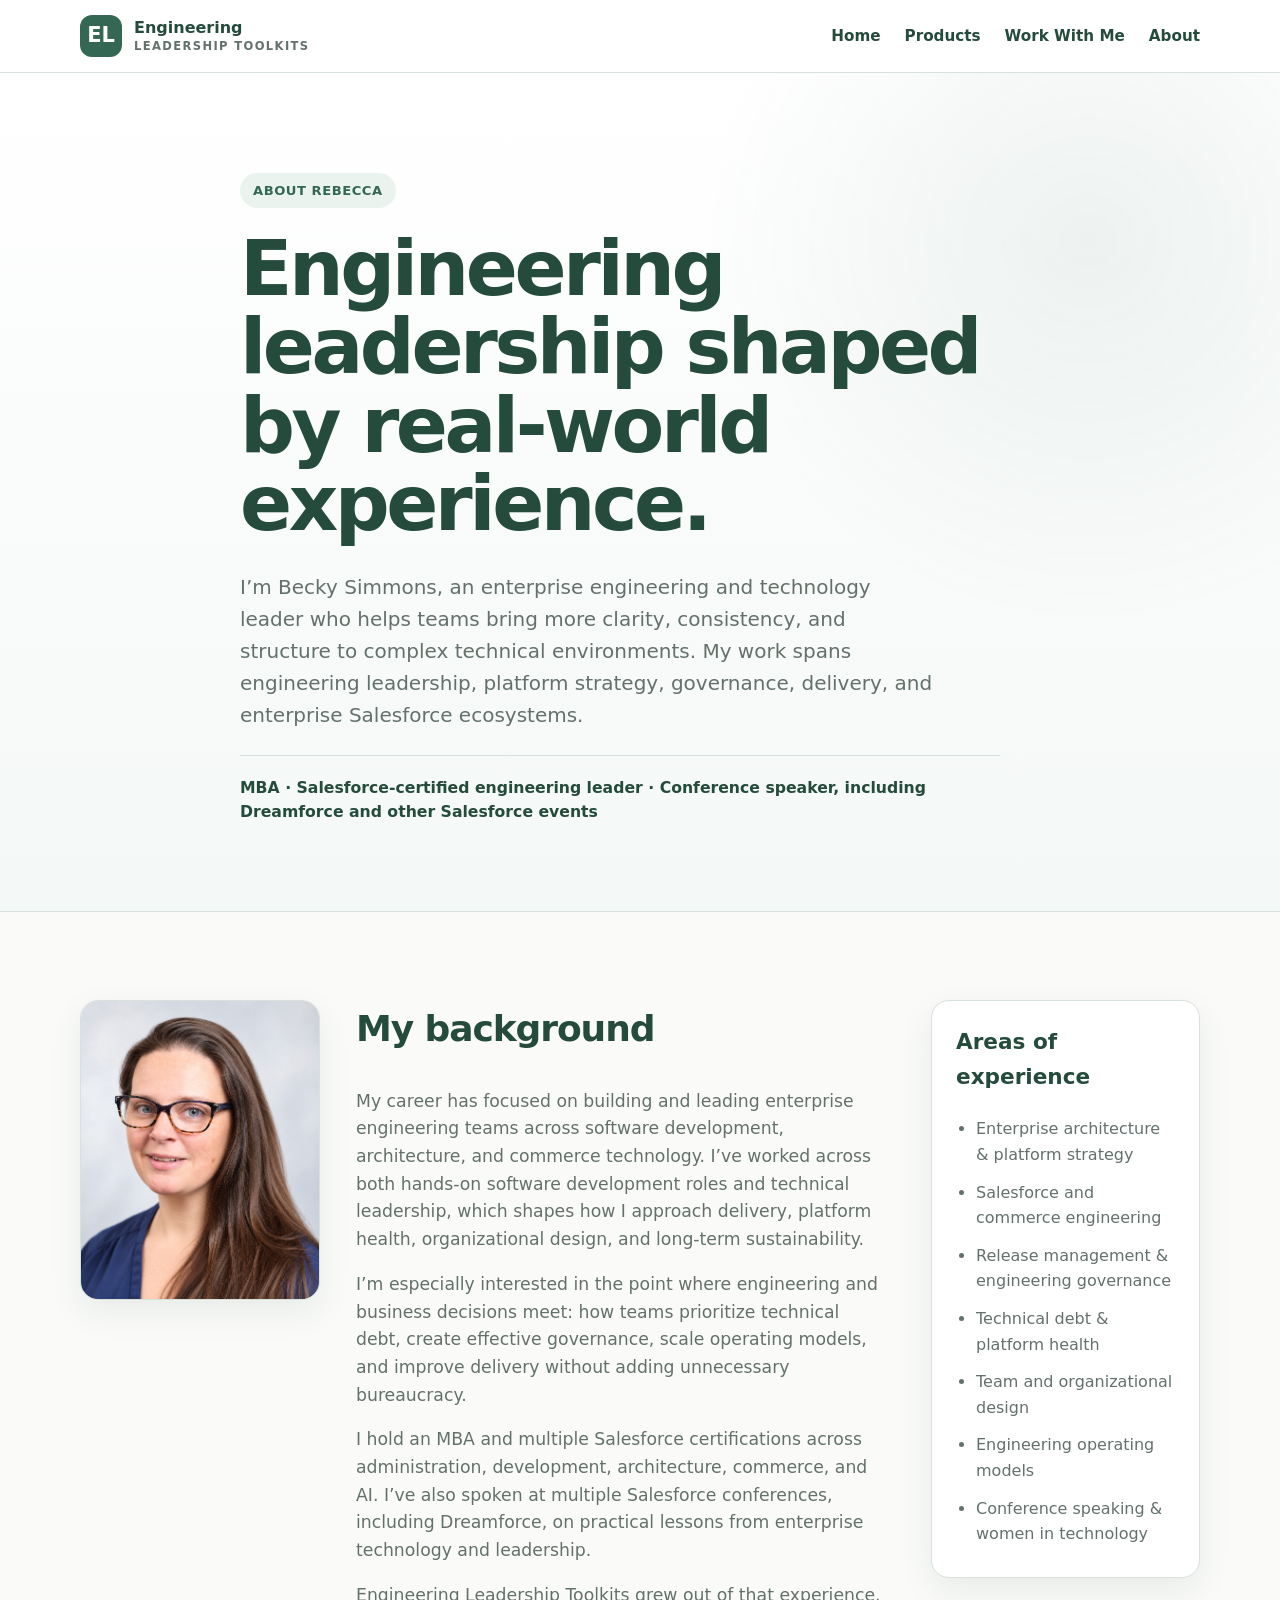
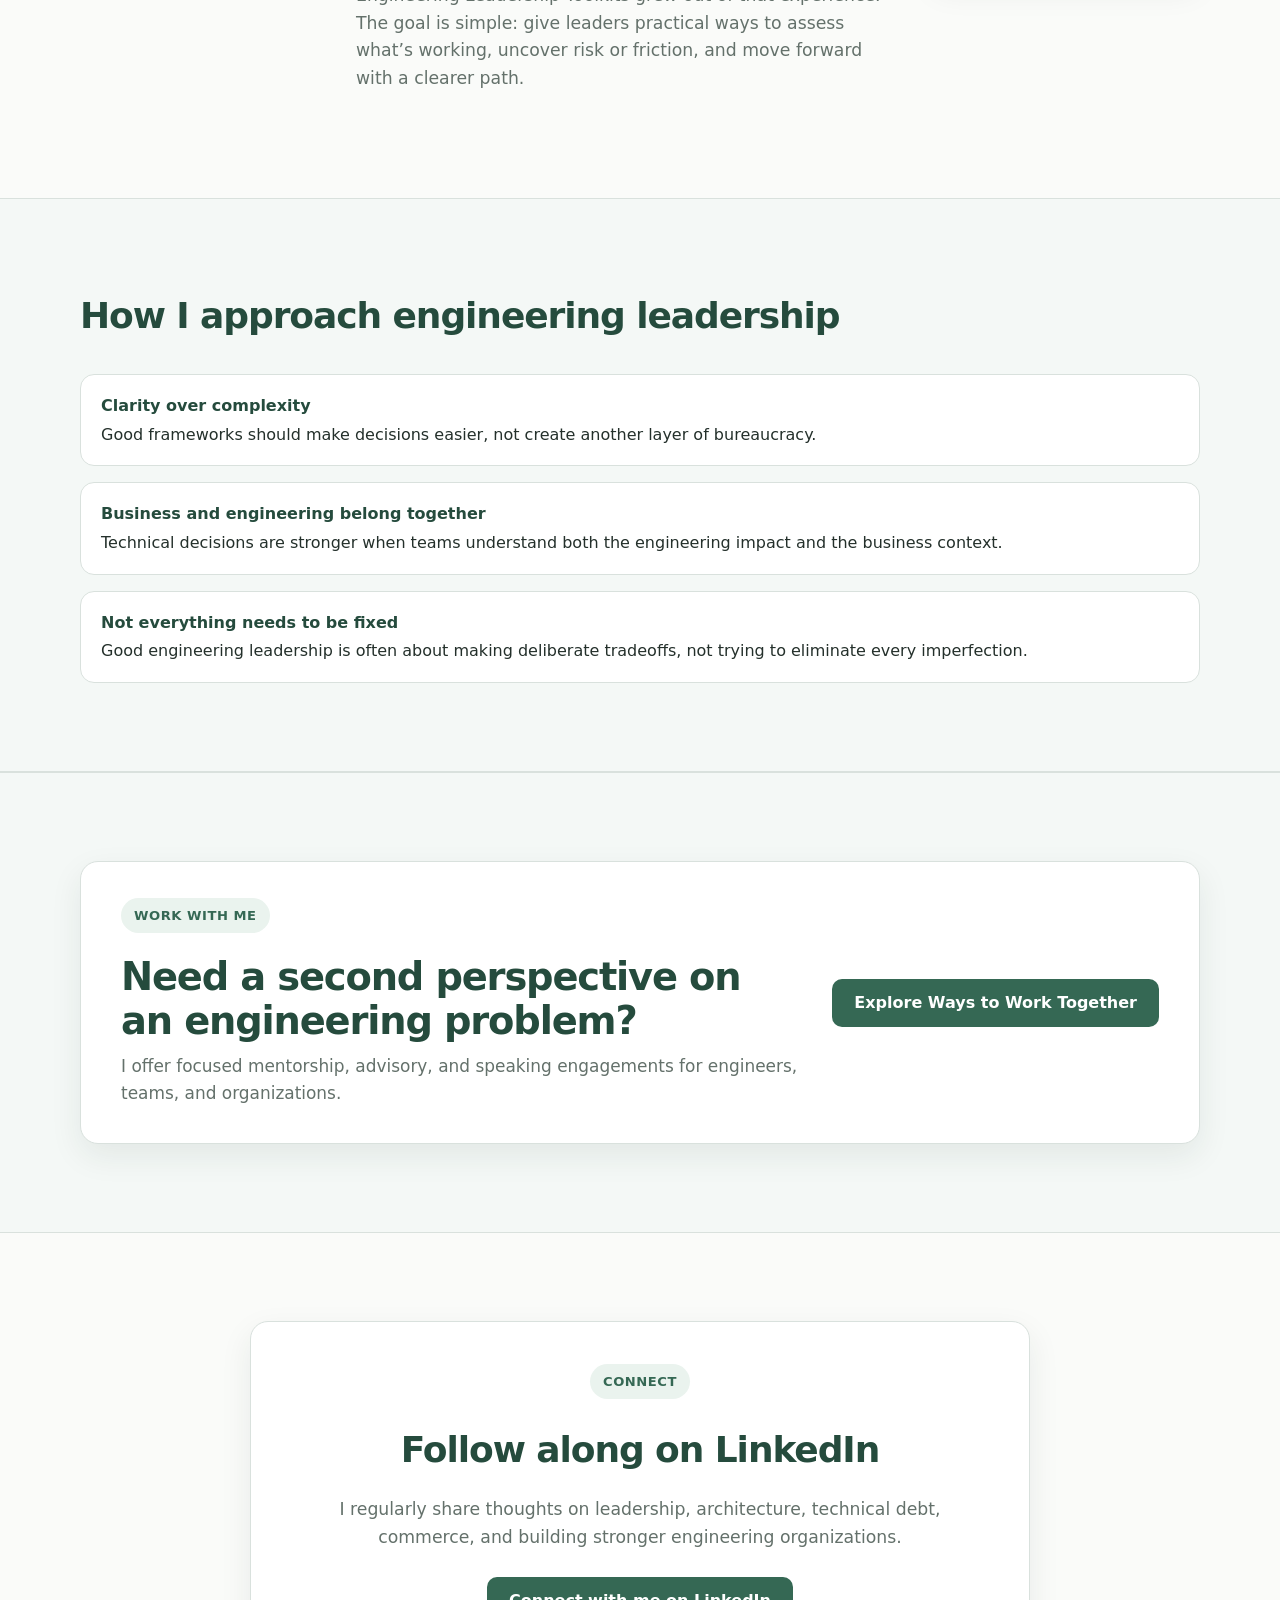
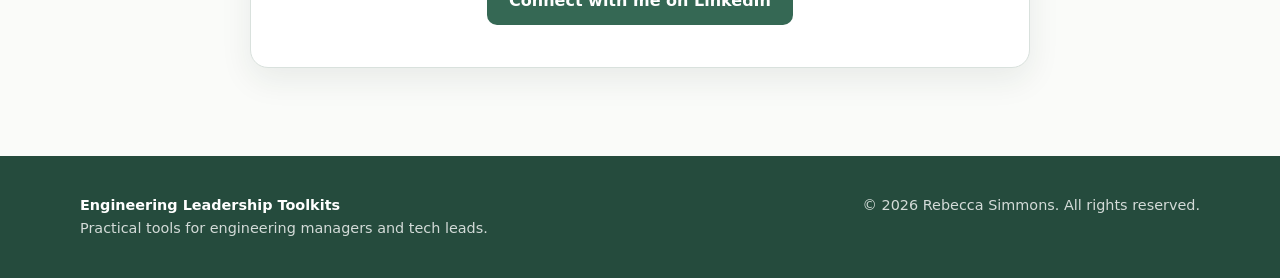
==== commit 9a1ef867: "one more small tweak" ====
--- a/about.html
+++ b/about.html
@@ -75,9 +75,9 @@
 
               <p>
                 My career has focused on building and leading enterprise engineering
-                teams across software development, architecture, commerce technology,
-                and Salesforce platforms. I’ve worked across both hands-on technical
-                roles and engineering leadership, which shapes how I approach delivery,
+                teams across software development, architecture, and commerce technology.
+                I’ve worked across both hands-on software development 
+                roles and technical leadership, which shapes how I approach delivery,
                 platform health, organizational design, and long-term sustainability.
               </p>
 
@@ -92,7 +92,7 @@
                 I hold an MBA and multiple Salesforce certifications across
                 administration, development, architecture, commerce, and AI. I’ve also
                 spoken at multiple Salesforce conferences, including Dreamforce, on
-                practical lessons from enterprise technology and engineering leadership.
+                practical lessons from enterprise technology and leadership.
               </p>
 
               <p>
@@ -158,10 +158,10 @@
         <div class="about-work-card">
           <div>
             <div class="eyebrow">Work With Me</div>
-            <h2>Need a second perspective on an engineering leadership problem?</h2>
+            <h2>Need a second perspective on an engineering problem?</h2>
             <p>
               I offer focused mentorship, advisory, and speaking engagements for
-              engineering leaders, teams, and organizations.
+              engineers, teams, and organizations.
             </p>
           </div>
           <a class="button button-primary" href="/work-with-me.html">
@@ -181,8 +181,8 @@
           <h2>Follow along on LinkedIn</h2>
 
           <p>
-            I regularly share thoughts on engineering leadership, architecture,
-            technical debt, commerce technology, and building stronger
+            I regularly share thoughts on leadership, architecture,
+            technical debt, commerce, and building stronger
             engineering organizations.
           </p>
 
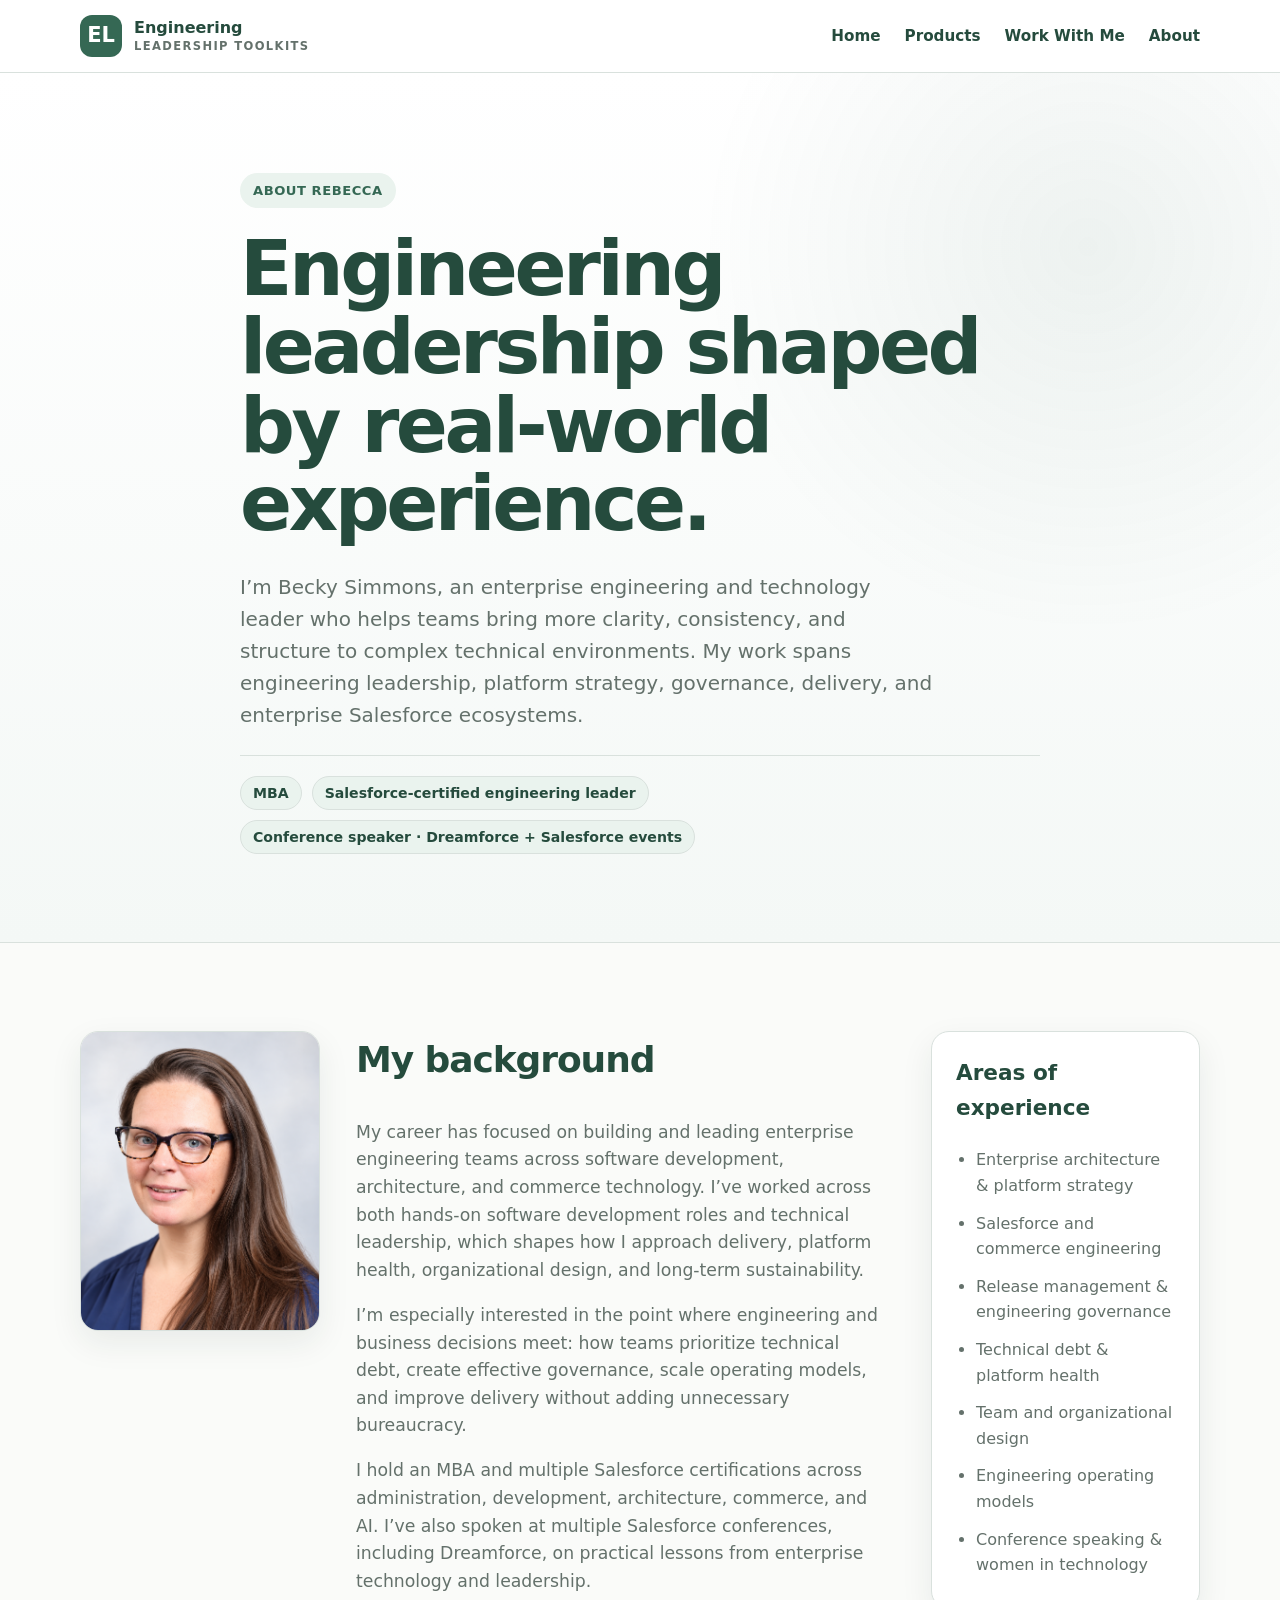
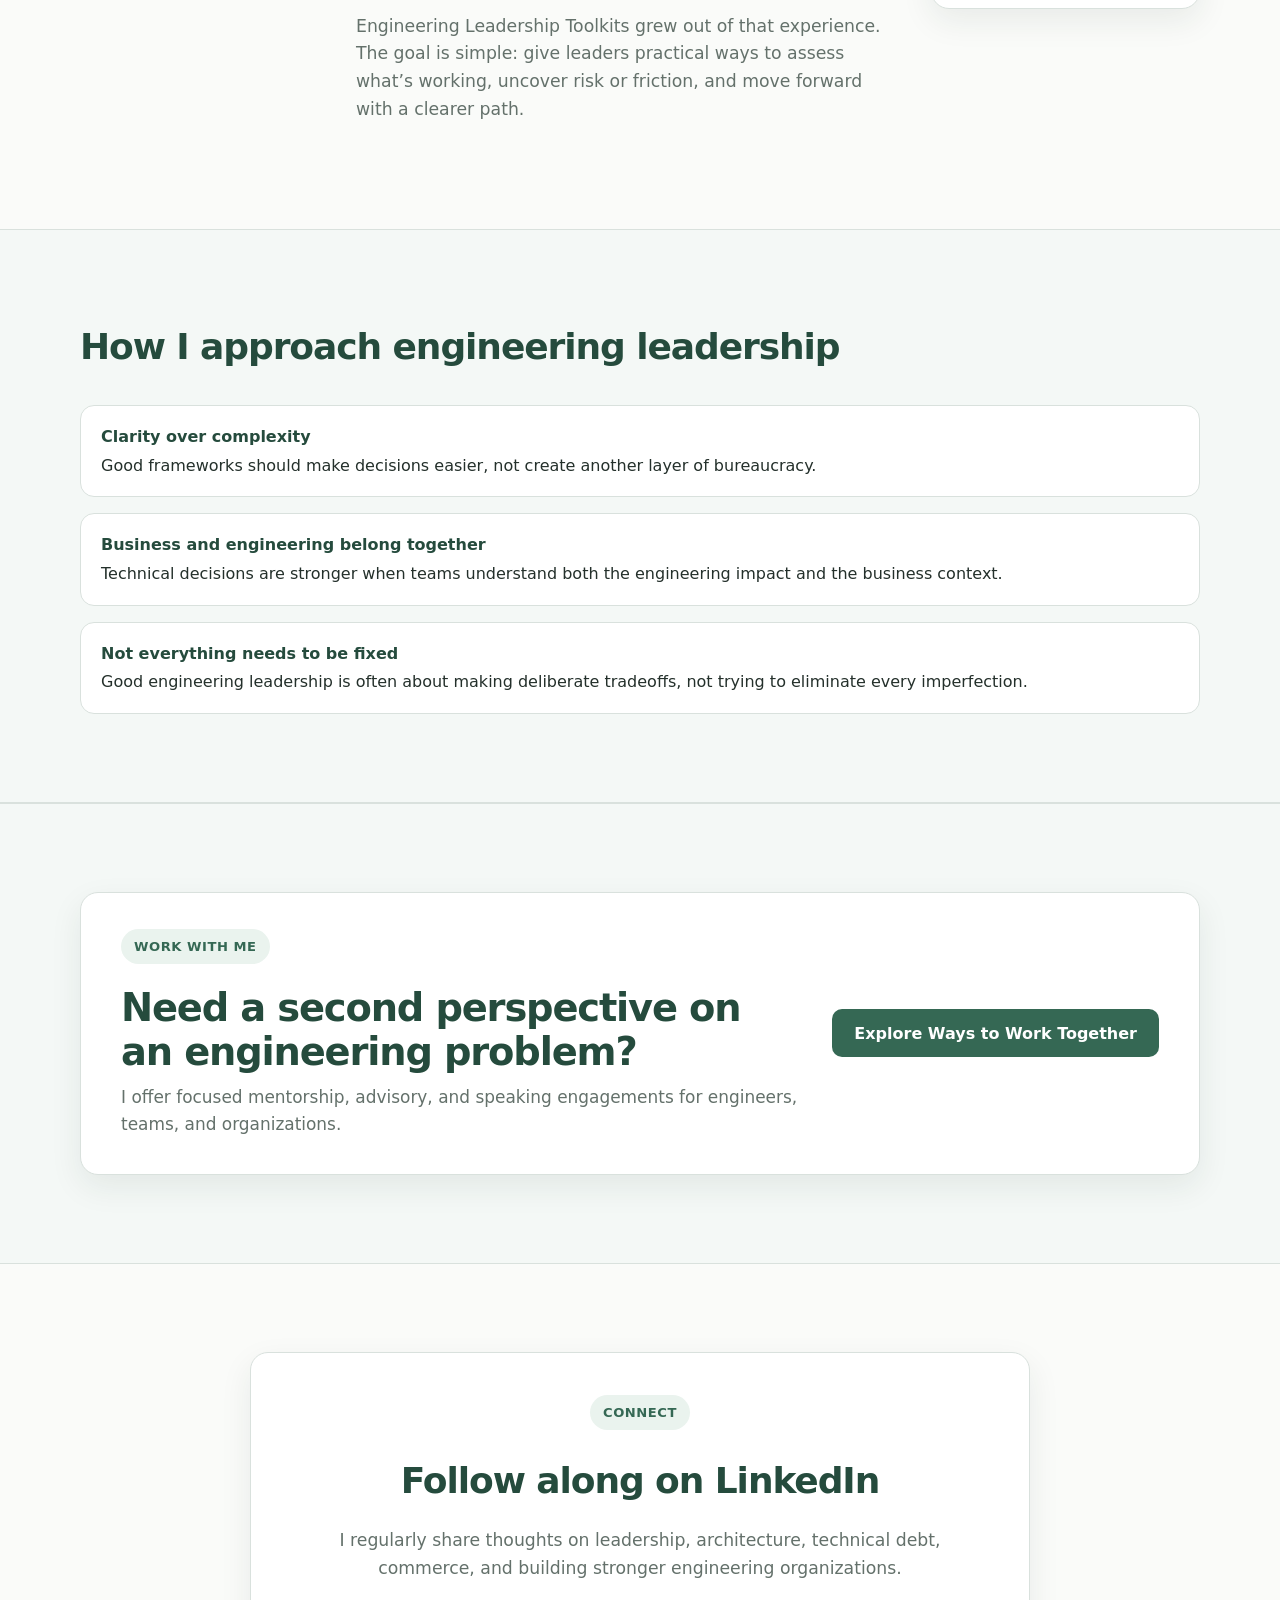
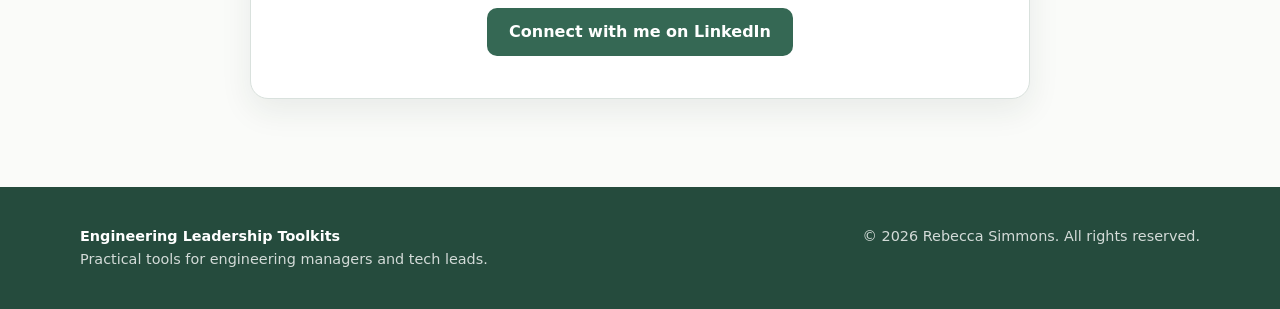
==== commit 32de035c: "about page update" ====
--- a/about.html
+++ b/about.html
@@ -52,10 +52,12 @@
           strategy, governance, delivery, and enterprise Salesforce ecosystems.
         </p>
 
-        <div class="credibility-line">
-          MBA · Salesforce-certified engineering leader · Conference speaker,
-          including Dreamforce and other Salesforce events
-        </div>
+        <div class="credibility-badges" aria-label="Professional credentials">
+          <span class="credibility-badge">MBA</span>
+          <span class="credibility-badge">Salesforce-certified engineering leader</span>
+          <span class="credibility-badge">Conference speaker · Dreamforce + Salesforce events</span>
+        </div>
+      </div>
       </div>
     </section>
 
--- a/style.css
+++ b/style.css
@@ -806,3 +806,29 @@
     justify-self: start;
   }
 }
+
+
+/* About page credibility badges */
+.credibility-badges {
+  margin-top: 24px;
+  padding-top: 20px;
+  border-top: 1px solid var(--border);
+  display: flex;
+  flex-wrap: wrap;
+  gap: 10px;
+  max-width: 820px;
+}
+
+.credibility-badge {
+  display: inline-flex;
+  align-items: center;
+  min-height: 34px;
+  padding: 7px 12px;
+  border-radius: 999px;
+  background: var(--green-light);
+  color: var(--green-dark);
+  border: 1px solid var(--border);
+  font-size: 0.88rem;
+  font-weight: 700;
+  line-height: 1.2;
+}
